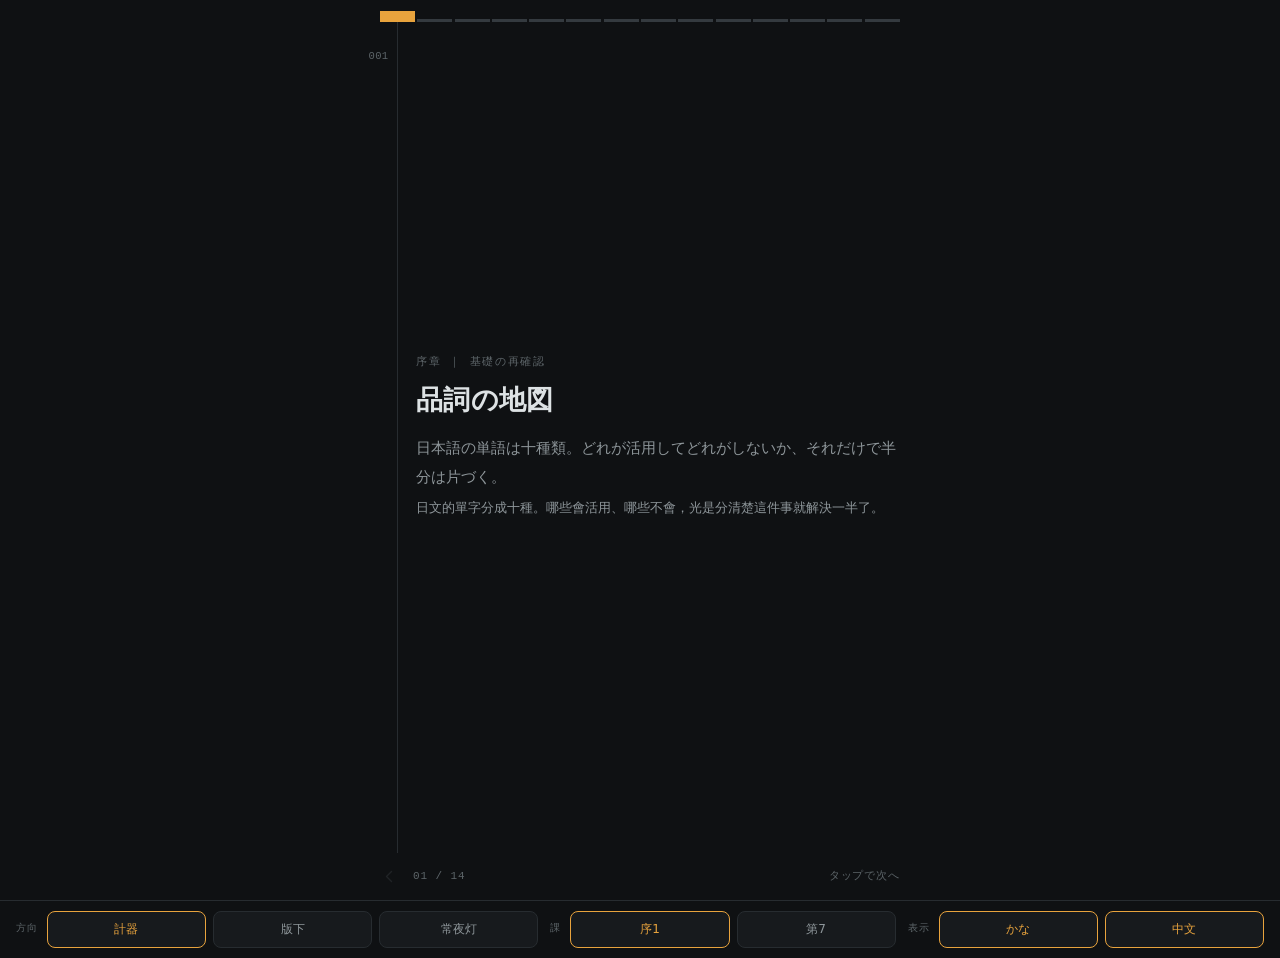
==== index.html @ c77ec1c5 "夜文法視覺原型：兩課內容、三個深色方向、言い換えカード" ====
<!DOCTYPE html>
<html lang="ja">
<head>
<meta charset="utf-8">
<meta name="viewport" content="width=device-width, initial-scale=1, viewport-fit=cover">
<meta name="apple-mobile-web-app-capable" content="yes">
<meta name="mobile-web-app-capable" content="yes">
<meta name="apple-mobile-web-app-status-bar-style" content="black-translucent">
<meta name="apple-mobile-web-app-title" content="夜文法">
<meta name="theme-color" content="#0F1113">
<title>夜文法 ｜ 視覺原型</title>
<style>
/* ── 三個深色方向 ───────────────────────────────── */
:root{
  --r-card:14px;
  --f-go:"Hiragino Sans","Hiragino Kaku Gothic ProN","Noto Sans JP","Yu Gothic",system-ui,sans-serif;
  --f-mi:"Hiragino Mincho ProN","Yu Mincho","Noto Serif JP",serif;
  --f-num:ui-monospace,"SF Mono",Menlo,monospace;
}
[data-dir="keiki"]{
  --bg:#0F1113; --bg2:#171A1D; --bg3:#1E2226;
  --tx:#DDE2E4; --tx2:#8E969A; --tx3:#5D6569;
  --sig:#E8A33D; --sig-dim:#7A5A26;
  --rule:#272C30; --rule2:#343A3F;
  --ok:#7FB2A0; --ng:#D2705F;
}
[data-dir="hanshita"]{
  --bg:#14161F; --bg2:#1C1F2B; --bg3:#242835;
  --tx:#E4E0D8; --tx2:#948FA3; --tx3:#615D70;
  --sig:#E2564C; --sig-dim:#75302E;
  --rule:#2A2E3C; --rule2:#373C4D;
  --ok:#8FA9C4; --ng:#E2564C;
}
[data-dir="joyato"]{
  --bg:#191512; --bg2:#221D18; --bg3:#2A241E;
  --tx:#E8DDCD; --tx2:#A3947F; --tx3:#6E6355;
  --sig:#7FA88B; --sig-dim:#3E5546;
  --rule:#2E271F; --rule2:#3C3428;
  --ok:#7FA88B; --ng:#C98A6A;
}

*{box-sizing:border-box;margin:0;padding:0}
html{-webkit-text-size-adjust:100%}
body{
  font-family:var(--f-go);
  background:var(--bg); color:var(--tx);
  min-height:100dvh;
  overscroll-behavior:none;
  -webkit-tap-highlight-color:transparent;
  touch-action:manipulation;
  transition:background .4s ease, color .4s ease;
  line-height:1.75;
}
::selection{background:var(--sig-dim);color:var(--tx)}
:focus-visible{outline:2px solid var(--sig);outline-offset:3px}
::-webkit-scrollbar{width:6px;height:6px}
::-webkit-scrollbar-thumb{background:var(--rule2);border-radius:3px}
::-webkit-scrollbar-track{background:transparent}

.wrap{
  min-height:100dvh; display:flex; flex-direction:column;
  padding-top:env(safe-area-inset-top);
  padding-bottom:env(safe-area-inset-bottom);
  max-width:var(--fw,560px); margin:0 auto;
  position:relative;
}

/* ── 刻度レール ─────────────────────────────────── */
.rail{
  display:flex; align-items:flex-end; gap:2px; height:22px;
  padding:10px 20px 0 20px; flex-shrink:0;
}
.rail i{
  flex:1; height:11px; background:var(--rule2); border-radius:0;
  transform:scaleY(.273); transform-origin:bottom;
  transition:transform .25s ease, background .25s ease;
}
.rail i.done{background:var(--sig-dim)}
.rail i.now{transform:scaleY(1);background:var(--sig)}

/* ── 版面 ───────────────────────────────────────── */
.stage{flex:1; display:flex; min-height:0}
.margin{
  width:38px; flex-shrink:0; padding-top:25px;
  display:flex; flex-direction:column; align-items:center; gap:9px;
  border-right:1px solid var(--rule);
}
.mk{font-family:var(--f-num); font-size:10.5px; letter-spacing:.03em; color:var(--sig)}
.mk.mute{color:var(--tx3)}
.mtick{width:10px;height:1px;background:var(--rule2)}
.mtick.on{background:var(--sig)}
.body{
  flex:1; min-width:0; padding:24px 20px 26px 18px; overflow-y:auto;
  display:flex; flex-direction:column;
}
.inner{width:100%}
.inner.mid{margin:auto 0}

/* ── 共通字體 ───────────────────────────────────── */
.lbl{font-size:11px;letter-spacing:.14em;color:var(--tx3);font-family:var(--f-num)}
.ja{font-family:var(--f-mi); font-size:19px; line-height:1.95; letter-spacing:.01em}
.ja.go{font-family:var(--f-go)}
.rd{font-size:12.5px;color:var(--tx3);line-height:1.7;margin-top:2px;font-family:var(--f-go)}
[data-rd="0"] .rd{display:none}
.zh{font-size:13.5px;color:var(--tx2);line-height:1.7;margin-top:4px}
.zhx{display:block;font-size:13px;color:var(--tx2);line-height:1.8;margin-top:5px}
.meta .zhx{font-size:12.5px;color:var(--tx3);margin-top:3px}
.vwhen .zhx{font-size:12px;color:var(--tx3);margin-top:2px}
[data-zh="0"] .zhx{display:none}
mark{background:none;color:var(--sig);font-weight:600}

/* ── 卡片區塊 ───────────────────────────────────── */
.h1{font-size:27px;line-height:1.4;font-weight:600;letter-spacing:.01em}
.h2{font-size:22px;line-height:1.5;font-weight:600;font-family:var(--f-mi)}
.intro{font-size:15px;color:var(--tx2);margin-top:14px;line-height:1.9;max-width:34em}
.meta{margin-top:18px;display:flex;flex-direction:column;gap:7px}
.meta div{display:flex;gap:10px;font-size:13px;align-items:baseline}
.meta b{font-weight:500;color:var(--tx3);flex-shrink:0;width:3.6em;font-size:11.5px;letter-spacing:.08em}
.meta span{color:var(--tx2);line-height:1.7}
.ex{margin-top:20px;display:flex;flex-direction:column;gap:16px}
.ex li{list-style:none;padding-left:13px;border-left:1px solid var(--rule2)}
ul.cons{margin-top:8px;display:flex;flex-direction:column;gap:11px}
ul.cons li{
  list-style:none;font-size:14px;color:var(--tx);line-height:1.8;
  padding-left:17px;position:relative;
}
ul.cons li::before{
  content:"";position:absolute;left:0;top:.72em;width:7px;height:1px;background:var(--sig);
}
.contrast{
  margin-top:20px;padding:14px 15px;background:var(--bg2);border-radius:var(--r-card);
  font-size:14px;line-height:1.85;color:var(--tx2);
}
.contrast em{font-style:normal;color:var(--tx);font-family:var(--f-mi)}

/* ── 單字 ───────────────────────────────────────── */
.word{display:flex;align-items:baseline;gap:12px;flex-wrap:wrap}
.word .w{font-family:var(--f-mi);font-size:34px;line-height:1.3;letter-spacing:.02em}
.pos{
  font-size:11px;letter-spacing:.1em;color:var(--sig);border:1px solid var(--sig-dim);
  padding:2px 7px;border-radius:3px;font-family:var(--f-go);white-space:nowrap;
}
.wr{font-size:14px;color:var(--tx3);margin-top:6px}
.wz{font-size:17px;color:var(--tx);margin-top:12px}
.note{margin-top:16px;font-size:13px;color:var(--tx2);line-height:1.8;padding-top:14px;border-top:1px solid var(--rule)}

/* ── 言い換え：刻度尺 ───────────────────────────── */
.scale{margin:22px 0 6px;position:relative;padding-bottom:26px}
.scale .bar{height:1px;background:var(--rule2);position:relative;margin:0 4px}
.scale .tick{
  position:absolute;top:-7px;width:1px;height:15px;background:var(--rule2);
  transform:translateX(-50%) scaleY(.6);transform-origin:bottom;
  transition:background .3s ease,transform .3s ease;
}
.scale .tick.on{background:var(--sig);transform:translateX(-50%) scaleY(1)}
.scale .cap{
  position:absolute;top:14px;font-size:10px;color:var(--tx3);
  transform:translateX(-50%);white-space:nowrap;font-family:var(--f-go);
  transition:color .3s ease;
}
.scale .cap.on{color:var(--sig)}
.intent{
  font-size:15px;color:var(--tx2);line-height:1.85;
  padding:14px 15px;background:var(--bg2);border-radius:var(--r-card);
}
.intent b{display:block;font-size:11px;letter-spacing:.14em;color:var(--tx3);
  font-family:var(--f-num);font-weight:400;margin-bottom:7px}
.ask{margin-top:22px;font-size:16px;color:var(--sig);line-height:1.8}
.hint{margin-top:9px;font-size:12.5px;color:var(--tx3)}
.vlist{margin-top:22px;display:flex;flex-direction:column;gap:19px}
.vitem{padding-left:14px;border-left:1px solid var(--rule2)}
.vitem.anchor{border-left-color:var(--sig)}
.vlist.slim{gap:13px}
.vlist.slim .ja{font-size:17px;line-height:1.75}
.vlvl{font-size:11px;letter-spacing:.1em;color:var(--sig);margin-bottom:5px;font-family:var(--f-go)}
.vwhen{font-size:12px;color:var(--tx3);margin-top:5px;line-height:1.7}
.lever{
  margin-top:24px;padding:16px 16px;background:var(--bg2);border-radius:var(--r-card);
}
.lever b{display:block;font-size:11px;letter-spacing:.14em;color:var(--sig);
  font-family:var(--f-num);font-weight:400;margin-bottom:9px}
.lever p{font-size:14px;line-height:1.95;color:var(--tx)}
.lever em{font-style:normal;color:var(--sig);font-weight:600}

/* ── 複習 ───────────────────────────────────────── */
.q{font-family:var(--f-mi);font-size:21px;line-height:1.9;margin-top:6px}
.opts{margin-top:26px;display:flex;flex-direction:column;gap:11px}
.opt{
  background:var(--bg2);border:1px solid var(--rule);color:var(--tx);
  font-family:var(--f-mi);font-size:18px;padding:15px 17px;border-radius:10px;
  text-align:left;cursor:pointer;width:100%;transition:border-color .2s ease,background .2s ease;
}
.opt:active{background:var(--bg3)}
.opt.ok{border-color:var(--ok);color:var(--ok)}
.opt.ng{border-color:var(--ng);color:var(--ng)}
.opt:disabled{cursor:default;opacity:1}
.why{margin-top:18px;font-size:14px;line-height:1.85;color:var(--tx2)}

/* ── 首頁與完了 ─────────────────────────────────── */
.center{flex:1;display:flex;flex-direction:column;justify-content:center;padding:0 26px}
.daynum{font-family:var(--f-num);font-size:12px;letter-spacing:.2em;color:var(--sig)}
.big{font-family:var(--f-mi);font-size:38px;line-height:1.35;margin-top:12px;letter-spacing:.02em}
.grp{font-size:13px;color:var(--tx3);margin-top:12px;letter-spacing:.06em}

/* ── 底部 ───────────────────────────────────────── */
.foot{
  flex-shrink:0;display:flex;align-items:center;gap:14px;
  padding:14px 20px calc(14px + env(safe-area-inset-bottom));
}
.back{
  background:none;border:none;padding:8px;margin:-8px;cursor:pointer;
  color:var(--tx3);display:flex;line-height:0;
}
.back:disabled{opacity:.22}
.count{font-family:var(--f-num);font-size:11px;color:var(--tx3);letter-spacing:.08em}
.spacer{flex:1}
.btn{
  background:var(--sig);color:var(--bg);border:none;font-family:var(--f-go);
  font-size:16px;font-weight:600;padding:15px 34px;border-radius:var(--r-card);
  cursor:pointer;letter-spacing:.04em;
}
.btn:active{filter:brightness(.9)}
.btn.ghost{background:none;color:var(--tx2);border:1px solid var(--rule2);font-weight:400}
.tapzone{position:absolute;inset:0;cursor:pointer;z-index:1}

/* ── 原型控制列（正式版不會有） ─────────────────── */
.proto{
  flex-shrink:0;border-top:1px solid var(--rule);background:var(--bg);
  padding:10px 16px calc(10px + env(safe-area-inset-bottom));
  display:flex;gap:7px;align-items:center;position:relative;z-index:3;
}
.proto span{font-size:9.5px;color:var(--tx3);letter-spacing:.1em;font-family:var(--f-num);margin-right:2px}
.proto button{
  flex:1;background:var(--bg2);border:1px solid var(--rule);color:var(--tx2);
  font-family:var(--f-go);font-size:12px;padding:9px 4px;border-radius:8px;cursor:pointer;
}
.proto button.on{border-color:var(--sig);color:var(--sig)}
.fade{animation:fi .26s cubic-bezier(.16,1,.3,1)}
@keyframes fi{from{opacity:0;transform:translateY(7px)}to{opacity:1;transform:none}}
@media (prefers-reduced-motion:reduce){.fade{animation:none}}
</style>
</head>
<body data-dir="keiki">
<!--
THESIS: 一課是一張印刷指定紙，語感是一支有刻度的量尺。拒絕語言 app 的兩個既定長相：
Duolingo 式的圓角遊戲化卡片，與 Anki 式的灰白極簡表單。
OWN-WORLD: 版下（印刷指定紙）× 夜間計器盤。左側留白欄放朱書き式的邊註，頂部是逐卡點亮的
刻度レール，言い換え用五段檢刻的量尺。明朝體承載日文內容，ゴシック承載介面，
字體本身就是語感軸線的一部分。三個夜間光線方向：計器、版下、常夜灯。
STORY: 他躺著看見今天要學什麼，一路點過去，在言い換えカード先自己想一遍再對答案，
最後知道語感差異是哪個槓桿造成的。
FIRST VIEWPORT: 課號在上方以等寬數字小字標示，單元名以明朝大字居中偏上，
主題群在其下，底部單一「はじめる」按鈕落在拇指自然位置。
FORM: 印刷指定紙與計器盤的融合，自七個候選中選出（抽籤腳本在 Windows 無輸出，已告知）。
FINISH: unreviewed and undocumented is unfinished; this build ends with the finish review, the verdict, and DESIGN.md
-->
<div class="wrap" id="app"></div>
<div class="proto">
  <span>方向</span>
  <button data-d="keiki">計器</button>
  <button data-d="hanshita">版下</button>
  <button data-d="joyato">常夜灯</button>
  <span style="margin-left:5px">課</span>
  <button data-day="1">序1</button>
  <button data-day="7">第7</button>
  <span style="margin-left:5px">表示</span>
  <button id="rdtog">かな</button>
  <button id="zhtog">中文</button>
</div>
<script>
/* ══ 內容：真實課程資料，依 CONTENT-SPEC.md 的結構 ══ */
const DATA = {
1:{
 day:1,part:0,group:"序章 ｜ 基礎の再確認",unit:"品詞の地図",
 intro:{ja:"日本語の単語は十種類。どれが活用してどれがしないか、それだけで半分は片づく。",
   zh:"日文的單字分成十種。哪些會活用、哪些不會，光是分清楚這件事就解決一半了。"},
 patterns:[
  {id:"1a",pattern:"自立語と付属語",
   conjugation:{ja:"単独で文節を作れるか",zh:"判準：能不能自己單獨構成文節"},
   meaning:{ja:"自立語はそれだけで意味が立つ語。付属語は自立語にくっついてしか存在できない語。",
     zh:"自立語自己就有意義。附屬語只能黏在自立語上，沒辦法單獨存在。"},
   register:{ja:"文法用語なので説明の場面だけ",zh:"文法術語，只在說明的時候用得到"},
   examples:[
    {ja:"私は本を読む。",rd:"わたしはほんをよむ。",zh:"自立語是「私、本、読む」，付属語是「は、を」。"},
    {ja:"きれいな花が咲いた。",rd:"きれいなはながさいた。",zh:"自立語是「きれいな、花、咲い」，付属語是「が、た」。"},
    {ja:"早く帰りたい。",rd:"はやくかえりたい。",zh:"自立語是「早く、帰り」，付属語是「たい」。"}],
   constraints:[
    {ja:"付属語は助詞と助動詞の二つだけ。この二つ以外は全部自立語。",
     zh:"附屬語只有助詞與助動詞這兩類，其餘全部都是自立語。"},
    {ja:"助詞は活用しない、助動詞は活用する。二つを分けるのはこれだけ。",
     zh:"助詞不活用，助動詞會活用。區分這兩者就只看這一點。"}],
   contrast:{ja:"「たい」は助動詞なので<em>たかった</em>と形が変わる。「は」は助詞なので何が起きても<em>は</em>のまま。ここが両者の境界線。",
     zh:"「たい」是助動詞，所以會變成「たかった」。「は」是助詞，不管怎樣都還是「は」。這就是兩者的分界線。"}},
  {id:"1b",pattern:"活用する語としない語",
   conjugation:{ja:"後ろの形が変わるか",zh:"判準：語尾會不會變形"},
   meaning:{ja:"十品詞のうち活用するのは動詞、イ形容詞、ナ形容詞、助動詞の四つだけ。",
     zh:"十個品詞裡會活用的只有四個：動詞、イ形容詞、ナ形容詞、助動詞。"},
   register:{ja:"全文体に共通する骨組み",zh:"所有文體共通的骨架"},
   examples:[
    {ja:"読む、読まない、読みます、読めば。",rd:"よむ、よまない、よみます、よめば。",zh:"動詞是活用的。"},
    {ja:"高い、高くない、高かった。",rd:"たかい、たかくない、たかかった。",zh:"イ形容詞是活用的。"},
    {ja:"静かだ、静かではない、静かだった。",rd:"しずかだ、しずかではない、しずかだった。",zh:"ナ形容詞是活用的。"},
    {ja:"ゆっくり。",rd:"ゆっくり。",zh:"副詞不論放到哪裡都是這個形，不活用。"}],
   constraints:[
    {ja:"活用する四つは述語になれる。活用しない語は単独で文を終われない。",
     zh:"會活用的那四類能當述語。不活用的詞沒辦法自己結束一個句子。"},
    {ja:"名詞は活用しないが、だ・です を付ければ述語になる。名詞が活用したのではなく、助動詞が付いただけ。",
     zh:"名詞不活用，但加上「だ・です」就能當述語。那是助動詞接上去，不是名詞自己在變。"}],
   contrast:{ja:"「静か」は名詞に見えるが<em>静かな部屋</em>と な で名詞にかかる。名詞なら<em>静かの部屋</em>になるはずで、そうならないからナ形容詞。",
     zh:"「静か」看起來像名詞，但它是用「な」去修飾名詞。如果真的是名詞，應該要能說「静かの部屋」，實際上不能，所以它是ナ形容詞。"}},
  {id:"1c",pattern:"十品詞の地図",
   conjugation:{ja:"自立語八つ＋付属語二つ",zh:"自立語八類＋附屬語兩類"},
   meaning:{ja:"活用する自立語が動詞・イ形容詞・ナ形容詞。活用しない自立語が名詞・副詞・連体詞・接続詞・感動詞。",
     zh:"會活用的自立語是動詞、イ形容詞、ナ形容詞。不活用的是名詞、副詞、連體詞、接續詞、感嘆詞。"},
   register:{ja:"全文体に共通",zh:"所有文體共通"},
   examples:[
    {ja:"今日は休みだ。",rd:"きょうはやすみだ。",zh:"「今日」是名詞不是副詞，因為它當得了主語。"},
    {ja:"この、その、大きな、いわゆる。",rd:"この、その、おおきな、いわゆる。",zh:"連体詞只能修飾名詞，而且不活用。"},
    {ja:"しかし、したがって、ちなみに。",rd:"しかし、したがって、ちなみに。",zh:"接続詞連接句與句，第 151 課會整組處理。"}],
   constraints:[
    {ja:"副詞は動詞と形容詞にかかる。連体詞は名詞にしかかからない。かかる先で見分ける。",
     zh:"副詞修飾動詞與形容詞，連體詞只修飾名詞。看它修飾誰就能分辨。"},
    {ja:"感動詞（ああ、はい、もしもし）は、活用しないのに単独で文になれる唯一の品詞。",
     zh:"感嘆詞（ああ、はい、もしもし）是唯一不活用、卻能自己成句的品詞。"}],
   contrast:{ja:"「大きな」と「大きい」は意味がほぼ同じでも品詞が違う。<em>大きな</em>は連体詞なので活用せず名詞にしかかからない。<em>箱が大きな</em>とは言えないが<em>箱が大きい</em>とは言える。",
     zh:"「大きな」與「大きい」意思幾乎一樣，品詞卻不同。「大きな」是連體詞，不活用，而且只能修飾名詞。所以能說「箱が大きい」，不能說「箱が大きな」。"}}],
 vocab:[
  {w:"転入届",r:"てんにゅうとどけ",pos:"名",zh:"遷入申報",
   ex:{ja:"引っ越したら十四日以内に転入届を出す。",zh:"搬家後十四天內要辦遷入申報。"},
   note:{ja:"出さないと国民健康保険の切り替えも止まる。",zh:"沒辦的話，國民健保的轉換也會跟著卡住。"}},
  {w:"窓口",r:"まどぐち",pos:"名",zh:"櫃檯、對外窗口",
   ex:{ja:"詳しいことは担当の窓口で聞いてください。",zh:"詳細情形請到負責的櫃檯詢問。"},
   note:{ja:"抽象的な「対外的な担当者」の意味でも使う。",zh:"也可以指抽象的「對外窗口、負責接洽的人」。"}},
  {w:"控え",r:"ひかえ",pos:"名",zh:"存根、副本",
   ex:{ja:"提出したら控えを必ずもらっておく。",zh:"送件後一定要拿到存根。"},
   note:{ja:"動詞「控える」から生まれた名詞。品詞が動いた例。",zh:"由動詞「控える」變出來的名詞，是品詞轉換的例子。"}},
  {w:"記入する",r:"きにゅうする",pos:"動Ⅲ",zh:"填寫",
   ex:{ja:"太枠の中だけ記入してください。",zh:"只要填寫粗框裡面就好。"},
   note:{ja:"和語の「書く」より事務的。書式のある紙に使う。",zh:"比和語的「書く」更事務性，用在有格式的表單上。"}},
  {w:"あらかじめ",r:"あらかじめ",pos:"副",zh:"事先、預先",
   ex:{ja:"あらかじめ電話で確認したほうが早い。",zh:"事先打電話確認比較快。"},
   note:{ja:"活用しないので副詞。「前もって」より少し改まる。",zh:"不活用所以是副詞。比「前もって」再正式一點。"}}],
 paraphrase:{
  intent:"要跟對方說，文件請事先填好再帶過來。",
  axis:"硬さ",
  variants:[
   {level:"くだけた",go:true,ja:"用紙、先に書いといて。",rd:"ようし、さきにかいといて。",zh:"表格先寫一寫喔。",
    when:{ja:"同僚や家族に、立ち話で",zh:"對同事或家人，站著隨口說"}},
   {level:"丁寧",go:true,ja:"用紙はあらかじめ記入しておいてください。",rd:"ようしはあらかじめきにゅうしておいてください。",zh:"表格請事先填好。",
    when:{ja:"社内の標準。誰に言っても事故にならない",zh:"公司內的標準說法，對誰講都不會出事"}},
   {level:"改まった",go:false,ja:"用紙にはあらかじめご記入の上、窓口までお持ちください。",rd:"ようしにはあらかじめごきにゅうのうえ、まどぐちまでおもちください。",zh:"請事先於表格上填寫完畢後，攜至櫃檯。",
    when:{ja:"来客向けの案内文、掲示物",zh:"給訪客看的說明文、公告"}}],
  lever:{ja:"動いたのは三つ。まず<em>語種</em>で、書く（和語）を記入する（漢語サ変）に替えた。次に<em>接続と文末</em>で、といて（縮約）を しておいて にし、さらに ご記入の上 という書面専用の接続にした。最後に<em>待遇表現</em>で、ご記入・お持ちください と相手側の動作を高めた。「〜の上」を口頭で使うと硬すぎて役所の人みたいになるので、そこが 丁寧 と 改まった の境目。",
   zh:"動了三個槓桿。第一是<em>語種</em>，把「書く」（和語）換成「記入する」（漢語サ変）。第二是<em>接續與文末</em>，「といて」這個縮約先還原成「しておいて」，再換成書面專用的「ご記入の上」。第三是<em>待遇表現</em>，用「ご記入」「お持ちください」把對方的動作抬高。「〜の上」講出口會硬得像公家機關在唸稿，那裡就是丁寧與改まった的分界。"}},
 review:[]
},
7:{
 day:7,part:1,group:"第一部 ｜ 助詞",unit:"は と が（一）",
 intro:{ja:"同じ名詞でも、聞き手がそれを知っているかどうかで助詞が変わる。ここが崩れると文章全体が読みにくくなる。",
   zh:"同一個名詞，會因為聽的人知不知道它而換助詞。這裡一亂，整篇文章就變得難讀。"},
 patterns:[
  {id:"7a",pattern:"〜が",
   conjugation:{ja:"名詞＋が"},
   meaning:{ja:"聞き手がまだ知らないものを、話の場に出す。目の前の出来事をそのまま述べるときも が。",
     zh:"把聽的人還不知道的東西端上檯面。直接描述眼前發生的事，也是用 が。"},
   register:{ja:"全文体。話し言葉でも書き言葉でも同じ働き",zh:"所有文體。口語與書面的作用相同"},
   examples:[
    {ja:"あ、エレベーターが来た。",rd:"あ、エレベーターがきた。",zh:"啊，電梯來了。"},
    {ja:"昔々、あるところにおじいさんが住んでいました。",rd:"むかしむかし、あるところにおじいさんがすんでいました。",zh:"很久很久以前，某個地方住著一位老爺爺。"},
    {ja:"どなたが窓口の担当ですか。",rd:"どなたがまどぐちのたんとうですか。",zh:"哪一位是櫃檯的負責人？"}],
   constraints:[
    {ja:"疑問詞が主語のときは必ず が。「誰は来ましたか」は成立しない。",
     zh:"疑問詞當主語的時候一定用 が。「誰は来ましたか」不成立。"},
    {ja:"目の前の現象をそのまま報告する文は が。「雨は降ってきた」にすると、雨について何か言う文に変わってしまう。",
     zh:"直接報告眼前現象的句子用 が。改成「雨は降ってきた」，就變成在談論「雨」這個主題了。"}],
   contrast:{ja:"は に替えると、その名詞がすでに話に出ている前提になる。初めて出す名詞に は を付けると、聞き手は<em>その話は知らないのだが</em>という気持ちになる。",
     zh:"換成 は，就等於預設那個名詞已經在對話裡出現過。對第一次提到的名詞用 は，聽的人心裡會浮現「你講的那個我並不知道啊」。"}},
  {id:"7b",pattern:"〜は",
   conjugation:{ja:"名詞＋は"},
   meaning:{ja:"すでに場に出ているものを主題として取り上げ、それについて述べる。",
     zh:"把已經在檯面上的東西提出來當主題，然後談論它。"},
   register:{ja:"全文体",zh:"所有文體"},
   examples:[
    {ja:"おじいさんは山へ柴刈りに行きました。",rd:"おじいさんはやまへしばかりにいきました。",zh:"老爺爺上山砍柴去了。"},
    {ja:"その書類は窓口で受け取れます。",rd:"そのしょるいはまどぐちでうけとれます。",zh:"那份文件可以在櫃檯領取。"},
    {ja:"田中さんはまだ来ていません。",rd:"たなかさんはまだきていません。",zh:"田中先生還沒到。"}],
   constraints:[
    {ja:"話し手と聞き手の両方が「それ」と特定できるものにしか付かない。",
     zh:"只能接在說話者與聽者雙方都能指認出「就是那個」的東西後面。"},
    {ja:"疑問詞そのものには付かない。「何は」「誰は」は不可。",
     zh:"不能直接接在疑問詞後面，「何は」「誰は」都不行。"}],
   contrast:{ja:"が が場に出す助詞なら、は は場に出たものを受け取る助詞。<em>出す</em>と<em>受ける</em>で役割が分かれていると考えると、次の初出再出の原則がそのまま導ける。",
     zh:"如果說 が 是把東西端上檯面的助詞，は 就是接住檯面上那個東西的助詞。用「端出」與「接住」來理解，下一個初次登場與再次登場的原則就能自然推出來。"}},
  {id:"7c",pattern:"初出と再出",
   conjugation:{ja:"一つの談話の中での流れ",zh:"同一段談話裡的流動"},
   meaning:{ja:"名詞は が で登場し、は で受け継がれる。物語も報告書も同じ。",
     zh:"名詞用 が 登場，用 は 接續下去。故事跟報告書都一樣。"},
   register:{ja:"全文体。特に書き言葉で崩れると読みにくくなる",zh:"所有文體。書面語裡一亂會特別難讀"},
   examples:[
    {ja:"駅前に新しいカフェができた。そのカフェは夜十一時までやっている。",rd:"えきまえにあたらしいカフェができた。そのカフェはよるじゅういちじまでやっている。",zh:"車站前開了一家新咖啡店。那家店營業到晚上十一點。"},
    {ja:"会議で一つ問題が出ました。その問題については明日話しましょう。",rd:"かいぎでひとつもんだいがでました。そのもんだいについてはあしたはなしましょう。",zh:"會議上出現了一個問題。那個問題明天再談吧。"},
    {ja:"担当者から連絡がありました。連絡の内容は添付のとおりです。",rd:"たんとうしゃかられんらくがありました。れんらくのないようはてんぷのとおりです。",zh:"負責人來聯絡了。聯絡內容如附件所示。"}],
   constraints:[
    {ja:"一度 は で受けた名詞をまた が で出すと、別のものを指すか、対比の意味が生じる。",
     zh:"已經用 は 接過的名詞又用 が 端出來，不是在指另一個東西，就是產生了對比的意思。"},
    {ja:"この原則が働かないのが、対比の は と排他の が。それは次の課で扱う。",
     zh:"這個原則不適用的場合是對比的 は 與排他的 が，下一課處理。"}],
   contrast:{ja:"逆に言えば、文章が読みにくいときは この 出す と 受ける の順序が壊れていることが多い。<em>が</em>ばかり続く文章は情報が場に積み上がらず、<em>は</em>から始まる文章は聞き手を置き去りにする。",
     zh:"反過來說，文章讀起來卡的時候，多半是「端出」與「接住」的順序壞掉了。整篇都用 が，資訊堆不起來；劈頭就用 は，會把讀的人丟在後面。"}}],
 vocab:[
  {w:"圏外",r:"けんがい",pos:"名",zh:"收不到訊號",
   ex:{ja:"この辺りはトンネルを抜けるまで圏外だ。",zh:"這一帶到出隧道為止都收不到訊號。"},
   note:{ja:"比喩で「対象外」の意味にも使う。",zh:"也能比喻成「不在範圍內、被排除在外」。"}},
  {w:"再起動",r:"さいきどう",pos:"名・動Ⅲ",zh:"重新開機",
   ex:{ja:"更新のあと一度再起動が必要です。",zh:"更新後需要重新開機一次。"},
   note:{ja:"和語なら「立ち上げ直す」。漢語のほうが硬い。",zh:"和語會說「立ち上げ直す」，漢語這個比較硬。"}},
  {w:"途切れる",r:"とぎれる",pos:"動Ⅱ",zh:"中斷",
   ex:{ja:"電波が途切れて話が聞こえなくなった。",zh:"訊號中斷，聽不到對方說話了。"},
   note:{ja:"自動詞。他動詞は「途切れさせる」ではなく「切る」を使う。",zh:"自動詞。要講他動的時候不用「途切れさせる」，直接用「切る」。"}},
  {w:"立ち上がる",r:"たちあがる",pos:"動Ⅰ",zh:"（程式）啟動",
   ex:{ja:"アプリが立ち上がるまで少し待つ。",zh:"等程式啟動一下。"},
   note:{ja:"人が立つ意味と同じ語。機械にも使うのは和語の柔らかさ。",zh:"跟人站起來是同一個字。能用在機器上，是和語柔軟的地方。"}},
  {w:"頻繁",r:"ひんぱん",pos:"ナ形",zh:"頻繁",
   ex:{ja:"頻繁に落ちるなら設定を見直したほうがいい。",zh:"如果常常當掉，最好檢查一下設定。"},
   note:{ja:"ナ形容詞。副詞にするときは 頻繁に。口語なら しょっちゅう。",zh:"ナ形容詞。當副詞用要說「頻繁に」。口語會說「しょっちゅう」。"}}],
 paraphrase:{
  intent:"要說明，網路常常斷線。",
  axis:"硬さ",
  variants:[
   {level:"くだけた",go:true,ja:"ネット、しょっちゅう切れるんだよね。",rd:"ネット、しょっちゅうきれるんだよね。",zh:"網路常常斷掉耶。",
    when:{ja:"友達や同期に、愚痴まじりで",zh:"對朋友或同期，帶點抱怨"}},
   {level:"丁寧",go:true,ja:"ネットが頻繁に途切れるんです。",rd:"ネットがひんぱんにとぎれるんです。",zh:"網路很常斷線。",
    when:{ja:"同僚や窓口に相談するとき",zh:"跟同事或櫃檯反映的時候"}},
   {level:"改まった",go:false,ja:"通信が頻繁に途切れる状況が続いております。",rd:"つうしんがひんぱんにとぎれるじょうきょうがつづいております。",zh:"通訊頻繁中斷的情形持續發生中。",
    when:{ja:"障害報告、取引先への連絡",zh:"故障報告、通知客戶"}}],
  lever:{ja:"動いたのは四つ。<em>語種</em>で しょっちゅう（和語）を 頻繁に（漢語）に、ネット（外来語の略）を 通信（漢語）に替えた。<em>縮約と省略</em>で、助詞を落とした ネット、 を ネットが と戻した。<em>人称の消去</em>が一番効いていて、切れる という出来事を 途切れる状況が続く と名詞化すると、困っている人の顔が消えて事実報告になる。最後に<em>接続と文末</em>で んだ（説明の口語）を外し ております（謙譲語Ⅱ）にした。ここで が が働いているのも見どころで、通信 は初出なので は ではなく が。",
   zh:"動了四個槓桿。<em>語種</em>上，「しょっちゅう」（和語）換成「頻繁に」（漢語），「ネット」（外來語略稱）換成「通信」（漢語）。<em>縮約與省略</em>上，把省掉的助詞補回來，「ネット、」變成「ネットが」。最有效的是<em>人稱的消去</em>：把「切れる」這個事件名詞化成「途切れる状況が続く」，困擾的人就從畫面上消失了，變成純粹的事實陳述。最後是<em>接續與文末</em>，拿掉口語說明語氣的「んだ」，換成謙讓語Ⅱ的「ております」。這裡也看得到 が 在工作：「通信」是初次登場，所以用 が 不用 は。"}},
 review:[
  {q:"「明日はちょっと＿＿。」（誘いを断るとき）",options:["難しいかな","不可能です"],answer:0,fromDay:6,
   why:{ja:"ぼかしは断定を避けて角を立てないための技術。不可能です は事実として強すぎて、断りではなく拒絶になる。",
     zh:"模糊表達是為了避開斷定、不把話說僵。「不可能です」作為事實太強，那不是婉拒是拒絕。"}},
  {q:"「ビール＿＿ください。」",options:["二杯","二個"],answer:0,fromDay:3,
   why:{ja:"液体を容器で数えるときは 杯。個 は形のあるものを漠然と数えるときで、瓶なら 二本 になる。",
     zh:"液體用容器來數的時候用「杯」。「個」是概略地數有形狀的東西，如果是瓶裝就會說「二本」。"}},
  {q:"「大きな」の品詞は？",options:["連体詞","イ形容詞"],answer:0,fromDay:1,
   why:{ja:"大きな は活用しない。大きい・大きくない と変化できるのがイ形容詞で、大きな にはその形がない。",
     zh:"「大きな」不活用。能變成「大きい・大きくない」的才是イ形容詞，「大きな」沒有那些形。"}}]
}};

const LEVELS=["くだけた","普通","丁寧","改まった","格式"];
const DIRS=["keiki","hanshita","joyato"];
const app=document.getElementById("app");
let day=1,idx=0,stage=0,answered={};

/* 卡片序列 */
function cards(d){
  const c=[{t:"topic"}];
  d.patterns.forEach((p,i)=>{c.push({t:"pattern",i});c.push({t:"cons",i})});
  d.vocab.forEach((v,i)=>c.push({t:"vocab",i}));
  c.push({t:"para"});
  d.review.forEach((r,i)=>c.push({t:"review",i}));
  c.push({t:"done"});
  return c;
}
const esc=s=>s.replace(/[&<]/g,m=>({"&":"&amp;","<":"&lt;"}[m]));
const ARROW='<svg width="19" height="19" viewBox="0 0 19 19" fill="none" stroke="currentColor" stroke-width="1.4" stroke-linecap="round" stroke-linejoin="round"><path d="M11.5 4.5 6.5 9.5l5 5"/></svg>';
const SCALEMARK='<svg width="15" height="11" viewBox="0 0 15 11" fill="none" stroke="currentColor" stroke-width="1" stroke-linecap="round" style="color:var(--sig)"><path d="M.5 8h14M3 8V4M7.5 8V2.5M12 8V5"/></svg>';
const REVMARK='<svg width="13" height="10" viewBox="0 0 13 10" fill="none" stroke="currentColor" stroke-width="1" stroke-linecap="round" stroke-linejoin="round" style="color:var(--tx3)"><path d="M12.5 1v2.5a2 2 0 0 1-2 2H1.5M4 3 1.5 5.5 4 8"/></svg>';
const dayMark=n=>`<div class="mk mute">${String(n).padStart(3,"0")}</div>`;
/* 雙語欄位：字串視為只有日文，物件則日文在上中文在下 */
const bi=o=>typeof o==="string"?o:o.ja+(o.zh?`<span class="zhx">${o.zh}</span>`:"");

function railHTML(n,cur){
  let s='<div class="rail">';
  for(let i=0;i<n;i++)s+=`<i class="${i<cur?"done":i===cur?"now":""}"></i>`;
  return s+"</div>";
}
function exHTML(list,mincho){
  return '<ul class="ex">'+list.map(e=>
    `<li><div class="ja${mincho?"":" go"}">${esc(e.ja)}</div>`+
    `<div class="rd">${esc(e.rd)}</div><div class="zh">${esc(e.zh)}</div></li>`).join("")+"</ul>";
}

function render(){
  const d=DATA[day],seq=cards(d),c=seq[idx];
  let margin="",body="",foot="",tap=true;

  if(c.t==="topic"){
    margin=dayMark(d.day);
    body=`<div class="lbl">${esc(d.group)}</div>
      <h1 class="h1" style="margin-top:10px;font-family:var(--f-mi)">${esc(d.unit)}</h1>
      <p class="intro">${bi(d.intro)}</p>`;
  }
  else if(c.t==="pattern"){
    const p=d.patterns[c.i];
    margin=dayMark(d.day)+`<div class="mk">${p.id}</div><div class="mtick on"></div>`;
    body=`<div class="h2">${esc(p.pattern)}</div>
      <div class="meta">
        <div><b>接続</b><span>${bi(p.conjugation)}</span></div>
        <div><b>意味</b><span>${bi(p.meaning)}</span></div>
        <div><b>文体</b><span>${bi(p.register)}</span></div>
      </div>${exHTML(p.examples,true)}`;
  }
  else if(c.t==="cons"){
    const p=d.patterns[c.i];
    margin=dayMark(d.day)+`<div class="mk">${p.id}</div><div class="mtick"></div><div class="mtick on"></div>`;
    body=`<div class="lbl">使用制限</div>
      <div class="h2" style="margin-top:8px;font-size:19px">${esc(p.pattern)}</div>
      <ul class="cons">${p.constraints.map(x=>`<li>${bi(x)}</li>`).join("")}</ul>
      <div class="contrast">${bi(p.contrast)}</div>`;
  }
  else if(c.t==="vocab"){
    const v=d.vocab[c.i];
    margin=dayMark(d.day)+`<div class="mk">${String(c.i+1).padStart(2,"0")}<span style="color:var(--tx3)">/${d.vocab.length}</span></div>`;
    body=`<div class="word"><div class="w">${esc(v.w)}</div><div class="pos">${esc(v.pos)}</div></div>
      <div class="wr">${esc(v.r)}</div>
      <div class="wz">${esc(v.zh)}</div>
      <ul class="ex" style="margin-top:24px"><li><div class="ja">${esc(v.ex.ja)}</div>
      <div class="zh">${esc(v.ex.zh)}</div></li></ul>
      <div class="note">${bi(v.note)}</div>`;
  }
  else if(c.t==="para"){
    const p=d.paraphrase;
    margin=dayMark(d.day)+SCALEMARK;
    const pos=l=>LEVELS.indexOf(l), used=p.variants.map(v=>pos(v.level));
    let sc='<div class="scale"><div class="bar">';
    LEVELS.forEach((l,i)=>{
      const x=(i/(LEVELS.length-1))*100;
      const on=stage>=1&&used.includes(i);
      sc+=`<div class="tick${on?" on":""}" style="left:${x}%"></div>`;
      sc+=`<div class="cap${on?" on":""}" style="left:${x}%">${l}</div>`;
    });
    sc+="</div></div>";
    const anchor=p.variants.find(v=>v.level==="丁寧")||p.variants[1];
    body=`<div class="lbl">言い換え ｜ ${esc(p.axis)}の軸</div>${sc}
      <div class="intent"><b>伝えたい内容</b>${esc(p.intent)}</div>`;
    if(stage===0){
      body+=`<div class="vlist"><div class="vitem anchor">
        <div class="vlvl">いま言えるところ</div>
        <div class="ja go">${esc(anchor.ja)}</div><div class="rd">${esc(anchor.rd)}</div></div></div>
        <div class="ask">${p.axis==="硬さ"?"もっとくだけては？　もっと改まっては？":"もっとぼかすには？　もっと精密にするには？"}</div>
        <div class="hint">口に出さなくていい。心の中で一度言ってから進む。</div>`;
    }else if(stage===1){
      body+='<div class="vlist">'+p.variants.map(v=>
        `<div class="vitem"><div class="vlvl">${esc(v.level)}</div>
        <div class="ja${v.go?" go":""}">${esc(v.ja)}</div>
        <div class="rd">${esc(v.rd)}</div><div class="zh">${esc(v.zh)}</div>
        <div class="vwhen">${bi(v.when)}</div></div>`).join("")+"</div>";
    }else{
      body+='<div class="vlist slim">'+p.variants.map(v=>
        `<div class="vitem"><div class="vlvl">${esc(v.level)}</div>
        <div class="ja${v.go?" go":""}">${esc(v.ja)}</div></div>`).join("")+"</div>"+
        `<div class="lever"><b>何が効いたか　この差はどこから来たか</b><p>${bi(p.lever)}</p></div>`;
    }
  }
  else if(c.t==="review"){
    const r=d.review[c.i],key=day+"-"+c.i,a=answered[key];
    margin=dayMark(d.day)+REVMARK+`<div class="mk mute">${String(r.fromDay).padStart(3,"0")}</div>`;
    body=`<div class="lbl">かるい復習 ${c.i+1} / ${d.review.length}</div>
      <div class="q">${esc(r.q)}</div><div class="opts">`+
      r.options.map((o,i)=>{
        let cl="opt";
        if(a!==undefined)cl+= i===r.answer?" ok":(i===a?" ng":"");
        return `<button class="${cl}" data-opt="${i}" ${a!==undefined?"disabled":""}>${esc(o)}</button>`;
      }).join("")+"</div>";
    if(a!==undefined)body+=`<div class="why">${bi(r.why)}</div>`;
    tap = a!==undefined;
  }
  else if(c.t==="done"){
    margin=dayMark(d.day);
    body=`<div class="daynum">第 ${String(d.day).padStart(3,"0")} 課　完了</div>
      <div class="big" style="font-size:29px">${esc(d.unit)}</div>
      <div style="margin-top:30px;display:flex;flex-direction:column;gap:13px">
      ${d.patterns.map(p=>`<div style="display:flex;gap:14px;align-items:baseline">
        <span class="lbl" style="width:2.2em;flex-shrink:0">${p.id}</span>
        <span style="font-family:var(--f-mi);font-size:17px">${esc(p.pattern)}</span></div>`).join("")}
      </div>
      <div class="grp" style="margin-top:32px">明日：第 ${d.day+1} 課</div>`;
    tap=false;
    foot=`<button class="btn ghost" id="again">もう一度</button><div class="spacer"></div>
          <button class="btn" id="home">おわり</button>`;
  }

  const total=seq.length;
  if(!foot)foot=`<button class="back" id="back" ${idx===0?"disabled":""}>${ARROW}</button>
    <div class="count">${String(idx+1).padStart(2,"0")} / ${String(total).padStart(2,"0")}</div>
    <div class="spacer"></div>
    <div class="count" style="color:var(--tx3)">${c.t==="para"&&stage<2?"タップで続き":"タップで次へ"}</div>`;

  app.innerHTML=railHTML(total,idx)+
    `<div class="stage"><div class="margin">${margin}</div>
     <div class="body"><div class="inner fade${c.t==="topic"||c.t==="done"?" mid":""}">${body}</div></div></div>
     <div class="foot">${foot}</div>`+
    (tap?'<div class="tapzone" id="tz"></div>':"");

  const tz=document.getElementById("tz");
  if(tz)tz.onclick=()=>{ if(Date.now()-swipedAt>400)next(); };
  const b=document.getElementById("back");
  if(b)b.onclick=e=>{e.stopPropagation();prev()};
  app.querySelectorAll("[data-opt]").forEach(el=>el.onclick=e=>{
    e.stopPropagation();
    answered[day+"-"+cards(DATA[day])[idx].i]=+el.dataset.opt;render();
  });
  const ag=document.getElementById("again");
  if(ag)ag.onclick=()=>{idx=0;stage=0;answered={};render()};
  const hm=document.getElementById("home");
  if(hm)hm.onclick=()=>{idx=0;stage=0;answered={};render()};
}
function next(){
  const seq=cards(DATA[day]),c=seq[idx];
  if(c.t==="para"&&stage<2){stage++;render();return}
  if(idx<seq.length-1){idx++;stage=0;render()}
}
function prev(){
  const c=cards(DATA[day])[idx];
  if(c.t==="para"&&stage>0){stage--;render();return}
  if(idx>0){idx--;stage=cards(DATA[day])[idx].t==="para"?2:0;render()}
}
document.addEventListener("keydown",e=>{
  if(e.key==="ArrowRight"||e.key===" ")next();
  if(e.key==="ArrowLeft")prev();
});
/* 左右滑動。垂直捲動優先，斜著滑不算 */
let sx=0,sy=0,swipedAt=0;
app.addEventListener("touchstart",e=>{
  const t=e.changedTouches[0];sx=t.clientX;sy=t.clientY;
},{passive:true});
app.addEventListener("touchend",e=>{
  const t=e.changedTouches[0],dx=t.clientX-sx,dy=t.clientY-sy;
  if(Math.abs(dx)>55&&Math.abs(dx)>Math.abs(dy)*1.6){
    swipedAt=Date.now();
    if(dx<0)next(); else prev();
  }
},{passive:true});
document.querySelectorAll("[data-d]").forEach(b=>b.onclick=()=>{
  document.body.dataset.dir=b.dataset.d;
  document.querySelectorAll("[data-d]").forEach(x=>x.classList.toggle("on",x===b));
});
const rdBtn=document.getElementById("rdtog"),zhBtn=document.getElementById("zhtog");
rdBtn.onclick=()=>{
  const on=document.body.dataset.rd!=="0";
  document.body.dataset.rd=on?"0":"1";
  rdBtn.classList.toggle("on",!on);
};
zhBtn.onclick=()=>{
  const on=document.body.dataset.zh!=="0";
  document.body.dataset.zh=on?"0":"1";
  zhBtn.classList.toggle("on",!on);
};
document.querySelectorAll("[data-day]").forEach(b=>b.onclick=()=>{
  day=+b.dataset.day;idx=0;stage=0;answered={};
  document.querySelectorAll("[data-day]").forEach(x=>x.classList.toggle("on",x===b));
  render();
});
/* 網址參數：?dir=keiki|hanshita|joyato &day=1|7 &i=卡片序號 &s=言い換え段階 */
const qs=new URLSearchParams(location.search);
const qd=qs.get("dir"); if(qd&&DIRS.includes(qd))document.body.dataset.dir=qd;
const qw=+qs.get("w"); if(qw>=280&&qw<=560)document.documentElement.style.setProperty("--fw",qw+"px");
const qy=+qs.get("day"); if(DATA[qy])day=qy;
const qi=+qs.get("i"); if(qi>=0&&qi<cards(DATA[day]).length)idx=qi;
const q3=+qs.get("s"); if(q3>=0&&q3<=2)stage=q3;
document.body.dataset.rd=qs.get("rd")==="0"?"0":"1";
document.body.dataset.zh=qs.get("zh")==="0"?"0":"1";
if(document.body.dataset.rd==="1")document.getElementById("rdtog").classList.add("on");
if(document.body.dataset.zh==="1")document.getElementById("zhtog").classList.add("on");
if(qs.get("ans")==="1")DATA[day].review.forEach((r,i)=>answered[day+"-"+i]=r.answer);
document.querySelector(`[data-d="${document.body.dataset.dir}"]`).classList.add("on");
document.querySelector(`[data-day="${day}"]`).classList.add("on");
render();
if(qs.get("dbg")==="1"){
  const w=document.querySelector(".wrap"),b=document.querySelector(".body"),
        st=document.querySelector(".stage"),pr=document.querySelector(".proto");
  const d=document.createElement("div");
  d.style.cssText="position:fixed;top:0;left:0;z-index:99;background:#000;color:#0f0;font:11px monospace;padding:4px;line-height:1.5;white-space:pre";
  d.textContent=[
   "innerW "+innerWidth+"  docClientW "+document.documentElement.clientWidth,
   "html.sW "+document.documentElement.scrollWidth+"  body.sW "+document.body.scrollWidth,
   "wrap "+w.offsetWidth+"  stage "+st.offsetWidth+"  body "+b.offsetWidth,
   "proto "+pr.offsetWidth+"  proto.sW "+pr.scrollWidth
  ].join("\n");
  document.body.appendChild(d);
}
</script>
</body>
</html>
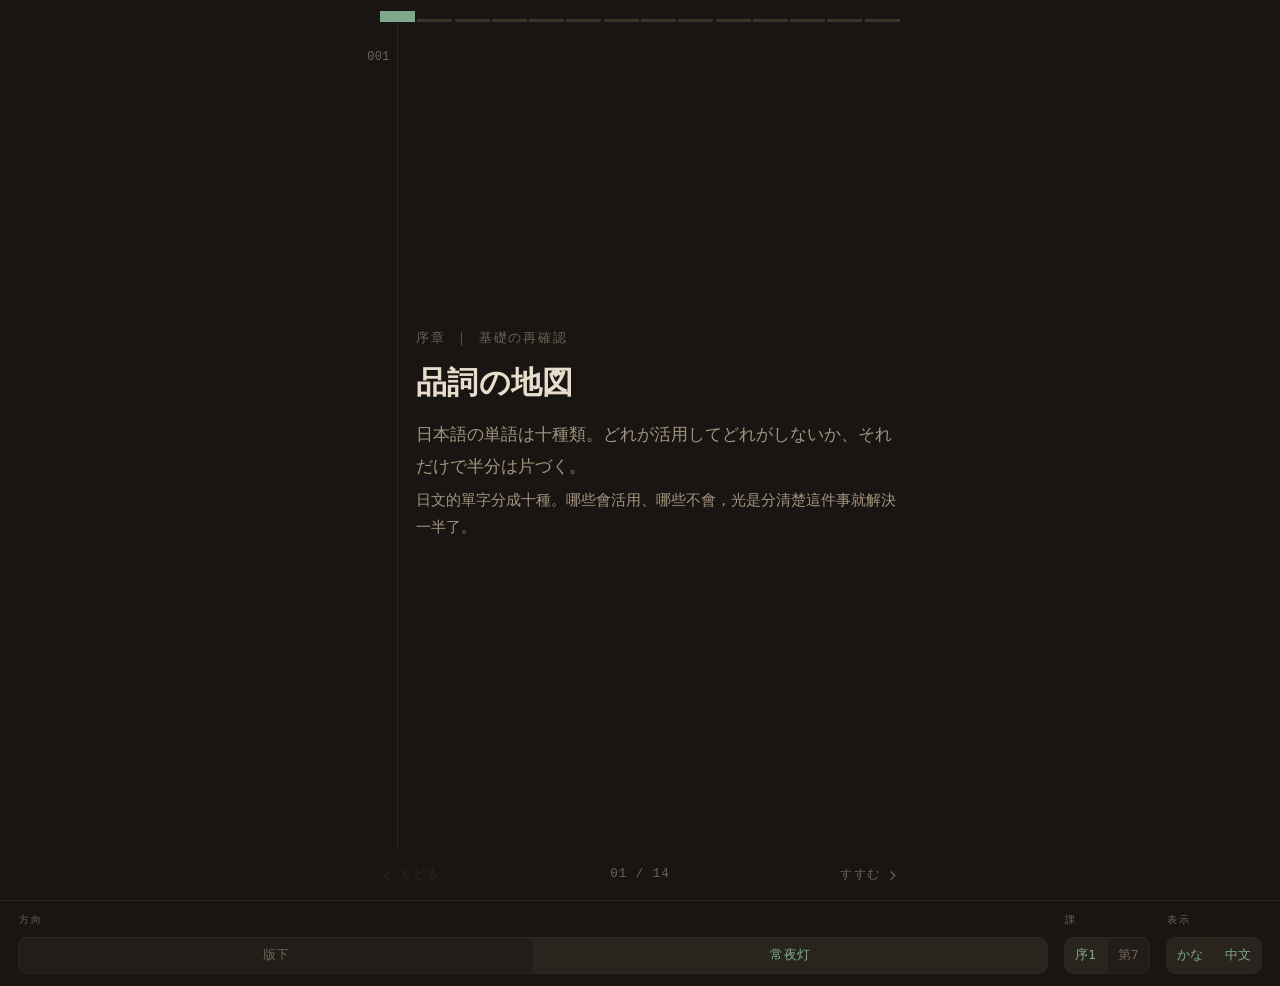
==== commit 89e04ed0: "刪除計器方向、字級放大一級半、翻頁改成左右半屏 依使用者 2026-08-06 的回饋：  - 刪掉計器方向，只留版下與常夜灯，預設常夜灯。 - 字級整體 ×1.15，.ja 行距同步由 1.95 收" ====
--- a/index.html
+++ b/index.html
@@ -7,7 +7,7 @@
 <meta name="mobile-web-app-capable" content="yes">
 <meta name="apple-mobile-web-app-status-bar-style" content="black-translucent">
 <meta name="apple-mobile-web-app-title" content="夜文法">
-<meta name="theme-color" content="#0F1113">
+<meta name="theme-color" content="#191512">
 <title>夜文法 ｜ 視覺原型</title>
 <style>
 /* ── 三個深色方向 ───────────────────────────────── */
@@ -16,13 +16,6 @@
   --f-go:"Hiragino Sans","Hiragino Kaku Gothic ProN","Noto Sans JP","Yu Gothic",system-ui,sans-serif;
   --f-mi:"Hiragino Mincho ProN","Yu Mincho","Noto Serif JP",serif;
   --f-num:ui-monospace,"SF Mono",Menlo,monospace;
-}
-[data-dir="keiki"]{
-  --bg:#0F1113; --bg2:#171A1D; --bg3:#1E2226;
-  --tx:#DDE2E4; --tx2:#8E969A; --tx3:#5D6569;
-  --sig:#E8A33D; --sig-dim:#7A5A26;
-  --rule:#272C30; --rule2:#343A3F;
-  --ok:#7FB2A0; --ng:#D2705F;
 }
 [data-dir="hanshita"]{
   --bg:#14161F; --bg2:#1C1F2B; --bg3:#242835;
@@ -85,7 +78,7 @@
   display:flex; flex-direction:column; align-items:center; gap:9px;
   border-right:1px solid var(--rule);
 }
-.mk{font-family:var(--f-num); font-size:10.5px; letter-spacing:.03em; color:var(--sig)}
+.mk{font-family:var(--f-num); font-size:12px; letter-spacing:.03em; color:var(--sig)}
 .mk.mute{color:var(--tx3)}
 .mtick{width:10px;height:1px;background:var(--rule2)}
 .mtick.on{background:var(--sig)}
@@ -97,31 +90,31 @@
 .inner.mid{margin:auto 0}
 
 /* ── 共通字體 ───────────────────────────────────── */
-.lbl{font-size:11px;letter-spacing:.14em;color:var(--tx3);font-family:var(--f-num)}
-.ja{font-family:var(--f-mi); font-size:19px; line-height:1.95; letter-spacing:.01em}
+.lbl{font-size:12.5px;letter-spacing:.14em;color:var(--tx3);font-family:var(--f-num)}
+.ja{font-family:var(--f-mi); font-size:22px; line-height:1.85; letter-spacing:.01em}
 .ja.go{font-family:var(--f-go)}
-.rd{font-size:12.5px;color:var(--tx3);line-height:1.7;margin-top:2px;font-family:var(--f-go)}
+.rd{font-size:14.5px;color:var(--tx3);line-height:1.7;margin-top:2px;font-family:var(--f-go)}
 [data-rd="0"] .rd{display:none}
-.zh{font-size:13.5px;color:var(--tx2);line-height:1.7;margin-top:4px}
-.zhx{display:block;font-size:13px;color:var(--tx2);line-height:1.8;margin-top:5px}
-.meta .zhx{font-size:12.5px;color:var(--tx3);margin-top:3px}
-.vwhen .zhx{font-size:12px;color:var(--tx3);margin-top:2px}
+.zh{font-size:15.5px;color:var(--tx2);line-height:1.7;margin-top:4px}
+.zhx{display:block;font-size:15px;color:var(--tx2);line-height:1.8;margin-top:5px}
+.meta .zhx{font-size:14.5px;color:var(--tx3);margin-top:3px}
+.vwhen .zhx{font-size:14px;color:var(--tx3);margin-top:2px}
 [data-zh="0"] .zhx{display:none}
 mark{background:none;color:var(--sig);font-weight:600}
 
 /* ── 卡片區塊 ───────────────────────────────────── */
-.h1{font-size:27px;line-height:1.4;font-weight:600;letter-spacing:.01em}
-.h2{font-size:22px;line-height:1.5;font-weight:600;font-family:var(--f-mi)}
-.intro{font-size:15px;color:var(--tx2);margin-top:14px;line-height:1.9;max-width:34em}
+.h1{font-size:31px;line-height:1.4;font-weight:600;letter-spacing:.01em}
+.h2{font-size:25.5px;line-height:1.5;font-weight:600;font-family:var(--f-mi)}
+.intro{font-size:17px;color:var(--tx2);margin-top:14px;line-height:1.9;max-width:34em}
 .meta{margin-top:18px;display:flex;flex-direction:column;gap:7px}
-.meta div{display:flex;gap:10px;font-size:13px;align-items:baseline}
-.meta b{font-weight:500;color:var(--tx3);flex-shrink:0;width:3.6em;font-size:11.5px;letter-spacing:.08em}
+.meta div{display:flex;gap:10px;font-size:15px;align-items:baseline}
+.meta b{font-weight:500;color:var(--tx3);flex-shrink:0;width:3.6em;font-size:13px;letter-spacing:.08em}
 .meta span{color:var(--tx2);line-height:1.7}
 .ex{margin-top:20px;display:flex;flex-direction:column;gap:16px}
 .ex li{list-style:none;padding-left:13px;border-left:1px solid var(--rule2)}
 ul.cons{margin-top:8px;display:flex;flex-direction:column;gap:11px}
 ul.cons li{
-  list-style:none;font-size:14px;color:var(--tx);line-height:1.8;
+  list-style:none;font-size:16px;color:var(--tx);line-height:1.8;
   padding-left:17px;position:relative;
 }
 ul.cons li::before{
@@ -129,20 +122,20 @@
 }
 .contrast{
   margin-top:20px;padding:14px 15px;background:var(--bg2);border-radius:var(--r-card);
-  font-size:14px;line-height:1.85;color:var(--tx2);
+  font-size:16px;line-height:1.85;color:var(--tx2);
 }
 .contrast em{font-style:normal;color:var(--tx);font-family:var(--f-mi)}
 
 /* ── 單字 ───────────────────────────────────────── */
 .word{display:flex;align-items:baseline;gap:12px;flex-wrap:wrap}
-.word .w{font-family:var(--f-mi);font-size:34px;line-height:1.3;letter-spacing:.02em}
+.word .w{font-family:var(--f-mi);font-size:39px;line-height:1.3;letter-spacing:.02em}
 .pos{
-  font-size:11px;letter-spacing:.1em;color:var(--sig);border:1px solid var(--sig-dim);
+  font-size:12.5px;letter-spacing:.1em;color:var(--sig);border:1px solid var(--sig-dim);
   padding:2px 7px;border-radius:3px;font-family:var(--f-go);white-space:nowrap;
 }
-.wr{font-size:14px;color:var(--tx3);margin-top:6px}
-.wz{font-size:17px;color:var(--tx);margin-top:12px}
-.note{margin-top:16px;font-size:13px;color:var(--tx2);line-height:1.8;padding-top:14px;border-top:1px solid var(--rule)}
+.wr{font-size:16px;color:var(--tx3);margin-top:6px}
+.wz{font-size:19.5px;color:var(--tx);margin-top:12px}
+.note{margin-top:16px;font-size:15px;color:var(--tx2);line-height:1.8;padding-top:14px;border-top:1px solid var(--rule)}
 
 /* ── 言い換え：刻度尺 ───────────────────────────── */
 .scale{margin:22px 0 6px;position:relative;padding-bottom:26px}
@@ -154,93 +147,111 @@
 }
 .scale .tick.on{background:var(--sig);transform:translateX(-50%) scaleY(1)}
 .scale .cap{
-  position:absolute;top:14px;font-size:10px;color:var(--tx3);
+  position:absolute;top:14px;font-size:11.5px;color:var(--tx3);
   transform:translateX(-50%);white-space:nowrap;font-family:var(--f-go);
   transition:color .3s ease;
 }
 .scale .cap.on{color:var(--sig)}
 .intent{
-  font-size:15px;color:var(--tx2);line-height:1.85;
+  font-size:17px;color:var(--tx2);line-height:1.85;
   padding:14px 15px;background:var(--bg2);border-radius:var(--r-card);
 }
-.intent b{display:block;font-size:11px;letter-spacing:.14em;color:var(--tx3);
+.intent b{display:block;font-size:12.5px;letter-spacing:.14em;color:var(--tx3);
   font-family:var(--f-num);font-weight:400;margin-bottom:7px}
-.ask{margin-top:22px;font-size:16px;color:var(--sig);line-height:1.8}
-.hint{margin-top:9px;font-size:12.5px;color:var(--tx3)}
+.ask{margin-top:22px;font-size:18.5px;color:var(--sig);line-height:1.8}
+.hint{margin-top:9px;font-size:14.5px;color:var(--tx3)}
 .vlist{margin-top:22px;display:flex;flex-direction:column;gap:19px}
 .vitem{padding-left:14px;border-left:1px solid var(--rule2)}
 .vitem.anchor{border-left-color:var(--sig)}
 .vlist.slim{gap:13px}
-.vlist.slim .ja{font-size:17px;line-height:1.75}
-.vlvl{font-size:11px;letter-spacing:.1em;color:var(--sig);margin-bottom:5px;font-family:var(--f-go)}
-.vwhen{font-size:12px;color:var(--tx3);margin-top:5px;line-height:1.7}
+.vlist.slim .ja{font-size:19.5px;line-height:1.75}
+.vlvl{font-size:12.5px;letter-spacing:.1em;color:var(--sig);margin-bottom:5px;font-family:var(--f-go)}
+.vwhen{font-size:14px;color:var(--tx3);margin-top:5px;line-height:1.7}
 .lever{
   margin-top:24px;padding:16px 16px;background:var(--bg2);border-radius:var(--r-card);
 }
-.lever b{display:block;font-size:11px;letter-spacing:.14em;color:var(--sig);
+.lever b{display:block;font-size:12.5px;letter-spacing:.14em;color:var(--sig);
   font-family:var(--f-num);font-weight:400;margin-bottom:9px}
-.lever p{font-size:14px;line-height:1.95;color:var(--tx)}
+.lever p{font-size:16px;line-height:1.95;color:var(--tx)}
 .lever em{font-style:normal;color:var(--sig);font-weight:600}
 
 /* ── 複習 ───────────────────────────────────────── */
-.q{font-family:var(--f-mi);font-size:21px;line-height:1.9;margin-top:6px}
+.q{font-family:var(--f-mi);font-size:24px;line-height:1.9;margin-top:6px}
 .opts{margin-top:26px;display:flex;flex-direction:column;gap:11px}
 .opt{
   background:var(--bg2);border:1px solid var(--rule);color:var(--tx);
-  font-family:var(--f-mi);font-size:18px;padding:15px 17px;border-radius:10px;
+  font-family:var(--f-mi);font-size:20.5px;padding:15px 17px;border-radius:10px;
   text-align:left;cursor:pointer;width:100%;transition:border-color .2s ease,background .2s ease;
 }
+.opt{position:relative;z-index:2}
 .opt:active{background:var(--bg3)}
 .opt.ok{border-color:var(--ok);color:var(--ok)}
 .opt.ng{border-color:var(--ng);color:var(--ng)}
 .opt:disabled{cursor:default;opacity:1}
-.why{margin-top:18px;font-size:14px;line-height:1.85;color:var(--tx2)}
+.why{margin-top:18px;font-size:16px;line-height:1.85;color:var(--tx2)}
 
 /* ── 首頁與完了 ─────────────────────────────────── */
 .center{flex:1;display:flex;flex-direction:column;justify-content:center;padding:0 26px}
-.daynum{font-family:var(--f-num);font-size:12px;letter-spacing:.2em;color:var(--sig)}
-.big{font-family:var(--f-mi);font-size:38px;line-height:1.35;margin-top:12px;letter-spacing:.02em}
-.grp{font-size:13px;color:var(--tx3);margin-top:12px;letter-spacing:.06em}
+.daynum{font-family:var(--f-num);font-size:14px;letter-spacing:.2em;color:var(--sig)}
+.big{font-family:var(--f-mi);font-size:43.5px;line-height:1.35;margin-top:12px;letter-spacing:.02em}
+.grp{font-size:15px;color:var(--tx3);margin-top:12px;letter-spacing:.06em}
 
 /* ── 底部 ───────────────────────────────────────── */
 .foot{
   flex-shrink:0;display:flex;align-items:center;gap:14px;
   padding:14px 20px calc(14px + env(safe-area-inset-bottom));
 }
-.back{
-  background:none;border:none;padding:8px;margin:-8px;cursor:pointer;
-  color:var(--tx3);display:flex;line-height:0;
-}
-.back:disabled{opacity:.22}
-.count{font-family:var(--f-num);font-size:11px;color:var(--tx3);letter-spacing:.08em}
+.navhint{
+  display:flex;align-items:center;gap:5px;line-height:0;
+  font-family:var(--f-num);font-size:12px;color:var(--tx3);letter-spacing:.1em;
+}
+.navhint span{line-height:1}
+.navhint.off{opacity:.22}
+.count{font-family:var(--f-num);font-size:12.5px;color:var(--tx3);letter-spacing:.08em}
 .spacer{flex:1}
 .btn{
   background:var(--sig);color:var(--bg);border:none;font-family:var(--f-go);
-  font-size:16px;font-weight:600;padding:15px 34px;border-radius:var(--r-card);
+  font-size:18.5px;font-weight:600;padding:15px 34px;border-radius:var(--r-card);
   cursor:pointer;letter-spacing:.04em;
 }
 .btn:active{filter:brightness(.9)}
 .btn.ghost{background:none;color:var(--tx2);border:1px solid var(--rule2);font-weight:400}
-.tapzone{position:absolute;inset:0;cursor:pointer;z-index:1}
+
+/* ── 左右分頁的點擊區。右半前進，左半後退 ───────── */
+.tapzone{position:absolute;top:0;bottom:0;width:50%;cursor:pointer;z-index:1}
+.tapzone.tprev{left:0}
+.tapzone.tnext{right:0}
 
 /* ── 原型控制列（正式版不會有） ─────────────────── */
 .proto{
   flex-shrink:0;border-top:1px solid var(--rule);background:var(--bg);
-  padding:10px 16px calc(10px + env(safe-area-inset-bottom));
-  display:flex;gap:7px;align-items:center;position:relative;z-index:3;
-}
-.proto span{font-size:9.5px;color:var(--tx3);letter-spacing:.1em;font-family:var(--f-num);margin-right:2px}
-.proto button{
-  flex:1;background:var(--bg2);border:1px solid var(--rule);color:var(--tx2);
-  font-family:var(--f-go);font-size:12px;padding:9px 4px;border-radius:8px;cursor:pointer;
-}
-.proto button.on{border-color:var(--sig);color:var(--sig)}
+  padding:12px 18px calc(12px + env(safe-area-inset-bottom));
+  display:flex;gap:16px;align-items:flex-end;position:relative;z-index:3;
+}
+.pgrp{display:flex;flex-direction:column;gap:7px;min-width:0}
+.pgrp.wide{flex:1}
+.pgrp>span{
+  font-size:9.5px;color:var(--tx3);letter-spacing:.16em;
+  font-family:var(--f-num);padding-left:1px;
+}
+.seg{
+  display:flex;background:var(--bg2);border:1px solid var(--rule);
+  border-radius:9px;overflow:hidden;
+}
+.seg button{
+  flex:1;min-width:0;background:none;border:none;border-left:1px solid var(--rule);
+  color:var(--tx3);font-family:var(--f-go);font-size:12.5px;letter-spacing:.02em;
+  padding:9px 10px;cursor:pointer;white-space:nowrap;
+  transition:color .2s ease,background .2s ease;
+}
+.seg button:first-child{border-left:none}
+.seg button.on{background:var(--bg3);color:var(--sig)}
 .fade{animation:fi .26s cubic-bezier(.16,1,.3,1)}
 @keyframes fi{from{opacity:0;transform:translateY(7px)}to{opacity:1;transform:none}}
 @media (prefers-reduced-motion:reduce){.fade{animation:none}}
 </style>
 </head>
-<body data-dir="keiki">
+<body data-dir="joyato">
 <!--
 THESIS: 一課是一張印刷指定紙，語感是一支有刻度的量尺。拒絕語言 app 的兩個既定長相：
 Duolingo 式的圓角遊戲化卡片，與 Anki 式的灰白極簡表單。
@@ -256,16 +267,18 @@
 -->
 <div class="wrap" id="app"></div>
 <div class="proto">
-  <span>方向</span>
-  <button data-d="keiki">計器</button>
-  <button data-d="hanshita">版下</button>
-  <button data-d="joyato">常夜灯</button>
-  <span style="margin-left:5px">課</span>
-  <button data-day="1">序1</button>
-  <button data-day="7">第7</button>
-  <span style="margin-left:5px">表示</span>
-  <button id="rdtog">かな</button>
-  <button id="zhtog">中文</button>
+  <div class="pgrp wide"><span>方向</span><div class="seg">
+    <button data-d="hanshita">版下</button>
+    <button data-d="joyato">常夜灯</button>
+  </div></div>
+  <div class="pgrp"><span>課</span><div class="seg">
+    <button data-day="1">序1</button>
+    <button data-day="7">第7</button>
+  </div></div>
+  <div class="pgrp"><span>表示</span><div class="seg">
+    <button id="rdtog">かな</button>
+    <button id="zhtog">中文</button>
+  </div></div>
 </div>
 <script>
 /* ══ 內容：真實課程資料，依 CONTENT-SPEC.md 的結構 ══ */
@@ -448,7 +461,7 @@
 }};
 
 const LEVELS=["くだけた","普通","丁寧","改まった","格式"];
-const DIRS=["keiki","hanshita","joyato"];
+const DIRS=["hanshita","joyato"];
 const app=document.getElementById("app");
 let day=1,idx=0,stage=0,answered={};
 
@@ -463,7 +476,8 @@
   return c;
 }
 const esc=s=>s.replace(/[&<]/g,m=>({"&":"&amp;","<":"&lt;"}[m]));
-const ARROW='<svg width="19" height="19" viewBox="0 0 19 19" fill="none" stroke="currentColor" stroke-width="1.4" stroke-linecap="round" stroke-linejoin="round"><path d="M11.5 4.5 6.5 9.5l5 5"/></svg>';
+const ARROW_L='<svg width="15" height="15" viewBox="0 0 19 19" fill="none" stroke="currentColor" stroke-width="1.4" stroke-linecap="round" stroke-linejoin="round"><path d="M11.5 4.5 6.5 9.5l5 5"/></svg>';
+const ARROW_R='<svg width="15" height="15" viewBox="0 0 19 19" fill="none" stroke="currentColor" stroke-width="1.4" stroke-linecap="round" stroke-linejoin="round"><path d="M7.5 4.5 12.5 9.5l-5 5"/></svg>';
 const SCALEMARK='<svg width="15" height="11" viewBox="0 0 15 11" fill="none" stroke="currentColor" stroke-width="1" stroke-linecap="round" style="color:var(--sig)"><path d="M.5 8h14M3 8V4M7.5 8V2.5M12 8V5"/></svg>';
 const REVMARK='<svg width="13" height="10" viewBox="0 0 13 10" fill="none" stroke="currentColor" stroke-width="1" stroke-linecap="round" stroke-linejoin="round" style="color:var(--tx3)"><path d="M12.5 1v2.5a2 2 0 0 1-2 2H1.5M4 3 1.5 5.5 4 8"/></svg>';
 const dayMark=n=>`<div class="mk mute">${String(n).padStart(3,"0")}</div>`;
@@ -505,7 +519,7 @@
     const p=d.patterns[c.i];
     margin=dayMark(d.day)+`<div class="mk">${p.id}</div><div class="mtick"></div><div class="mtick on"></div>`;
     body=`<div class="lbl">使用制限</div>
-      <div class="h2" style="margin-top:8px;font-size:19px">${esc(p.pattern)}</div>
+      <div class="h2" style="margin-top:8px;font-size:22px">${esc(p.pattern)}</div>
       <ul class="cons">${p.constraints.map(x=>`<li>${bi(x)}</li>`).join("")}</ul>
       <div class="contrast">${bi(p.contrast)}</div>`;
   }
@@ -569,11 +583,11 @@
   else if(c.t==="done"){
     margin=dayMark(d.day);
     body=`<div class="daynum">第 ${String(d.day).padStart(3,"0")} 課　完了</div>
-      <div class="big" style="font-size:29px">${esc(d.unit)}</div>
+      <div class="big" style="font-size:33.5px">${esc(d.unit)}</div>
       <div style="margin-top:30px;display:flex;flex-direction:column;gap:13px">
       ${d.patterns.map(p=>`<div style="display:flex;gap:14px;align-items:baseline">
         <span class="lbl" style="width:2.2em;flex-shrink:0">${p.id}</span>
-        <span style="font-family:var(--f-mi);font-size:17px">${esc(p.pattern)}</span></div>`).join("")}
+        <span style="font-family:var(--f-mi);font-size:19.5px">${esc(p.pattern)}</span></div>`).join("")}
       </div>
       <div class="grp" style="margin-top:32px">明日：第 ${d.day+1} 課</div>`;
     tap=false;
@@ -582,21 +596,22 @@
   }
 
   const total=seq.length;
-  if(!foot)foot=`<button class="back" id="back" ${idx===0?"disabled":""}>${ARROW}</button>
+  const canBack=idx>0||(c.t==="para"&&stage>0);
+  if(!foot)foot=`<div class="navhint${canBack?"":" off"}">${ARROW_L}<span>もどる</span></div>
+    <div class="spacer"></div>
     <div class="count">${String(idx+1).padStart(2,"0")} / ${String(total).padStart(2,"0")}</div>
     <div class="spacer"></div>
-    <div class="count" style="color:var(--tx3)">${c.t==="para"&&stage<2?"タップで続き":"タップで次へ"}</div>`;
+    <div class="navhint"><span>${c.t==="para"&&stage<2?"つづき":"すすむ"}</span>${ARROW_R}</div>`;
 
   app.innerHTML=railHTML(total,idx)+
     `<div class="stage"><div class="margin">${margin}</div>
      <div class="body"><div class="inner fade${c.t==="topic"||c.t==="done"?" mid":""}">${body}</div></div></div>
      <div class="foot">${foot}</div>`+
-    (tap?'<div class="tapzone" id="tz"></div>':"");
-
-  const tz=document.getElementById("tz");
-  if(tz)tz.onclick=()=>{ if(Date.now()-swipedAt>400)next(); };
-  const b=document.getElementById("back");
-  if(b)b.onclick=e=>{e.stopPropagation();prev()};
+    (tap?'<div class="tapzone tprev" id="tzp"></div><div class="tapzone tnext" id="tzn"></div>':"");
+
+  const tzp=document.getElementById("tzp"),tzn=document.getElementById("tzn");
+  if(tzp)tzp.onclick=()=>{ if(Date.now()-swipedAt>400)prev(); };
+  if(tzn)tzn.onclick=()=>{ if(Date.now()-swipedAt>400)next(); };
   app.querySelectorAll("[data-opt]").forEach(el=>el.onclick=e=>{
     e.stopPropagation();
     answered[day+"-"+cards(DATA[day])[idx].i]=+el.dataset.opt;render();
@@ -652,7 +667,7 @@
   document.querySelectorAll("[data-day]").forEach(x=>x.classList.toggle("on",x===b));
   render();
 });
-/* 網址參數：?dir=keiki|hanshita|joyato &day=1|7 &i=卡片序號 &s=言い換え段階 */
+/* 網址參數：?dir=hanshita|joyato &day=1|7 &i=卡片序號 &s=言い換え段階 */
 const qs=new URLSearchParams(location.search);
 const qd=qs.get("dir"); if(qd&&DIRS.includes(qd))document.body.dataset.dir=qd;
 const qw=+qs.get("w"); if(qw>=280&&qw<=560)document.documentElement.style.setProperty("--fw",qw+"px");
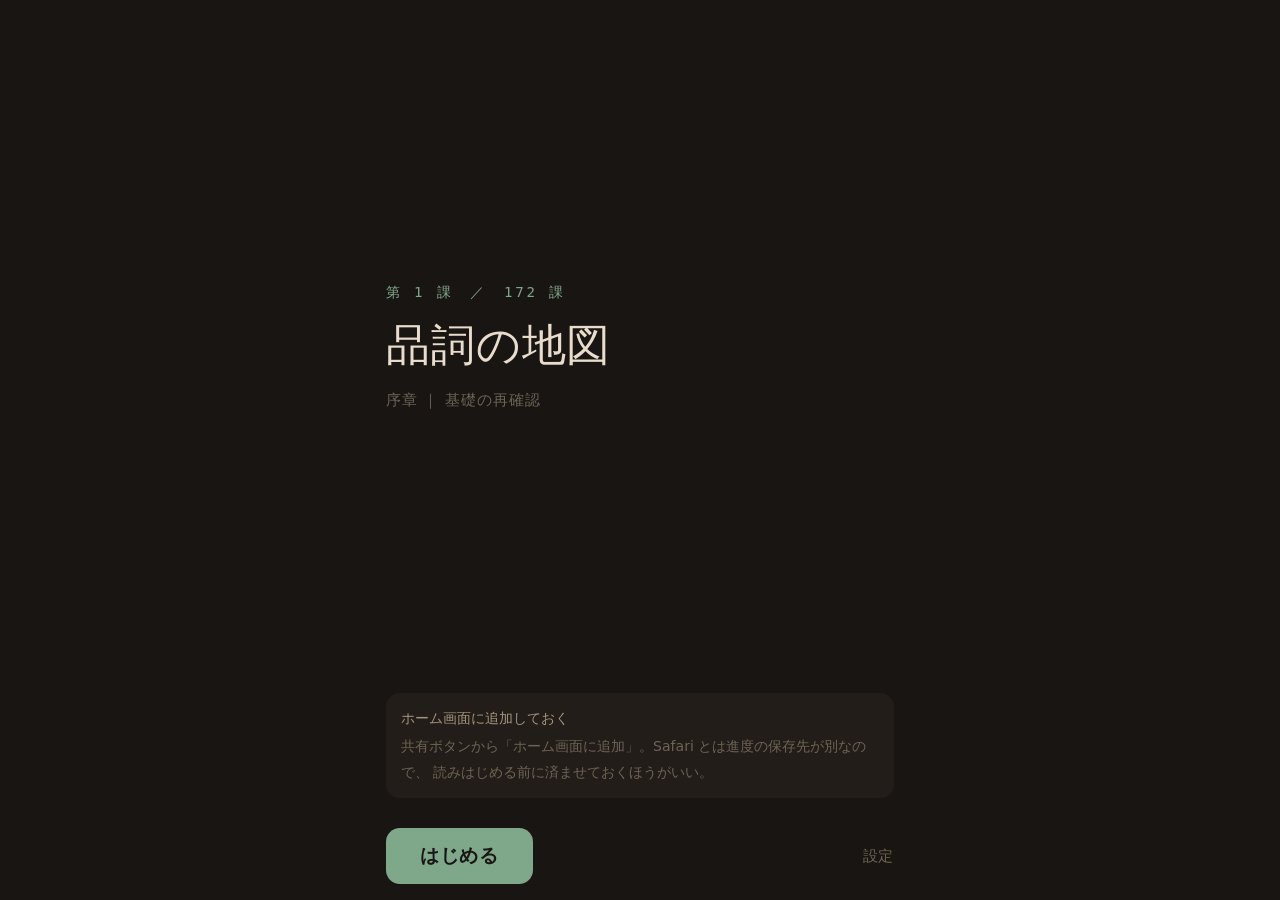
==== commit b6f2ed74: "拆成正式 app：首頁、卡片流、設定、localStorage、PWA 離線 原型的單一 HTML 拆成 index.html / app.css / app.js / sw.js / manifes" ====
--- a/index.html
+++ b/index.html
@@ -1,700 +1,22 @@
 <!DOCTYPE html>
-<html lang="ja">
+<html lang="ja" data-dir="joyato" data-fs="normal" data-rd="1" data-zh="1">
 <head>
 <meta charset="utf-8">
 <meta name="viewport" content="width=device-width, initial-scale=1, viewport-fit=cover">
+<meta name="description" content="夜文法。毎晩ひとつ、文法と言い換えを。">
 <meta name="apple-mobile-web-app-capable" content="yes">
 <meta name="mobile-web-app-capable" content="yes">
 <meta name="apple-mobile-web-app-status-bar-style" content="black-translucent">
 <meta name="apple-mobile-web-app-title" content="夜文法">
 <meta name="theme-color" content="#191512">
-<title>夜文法 ｜ 視覺原型</title>
-<style>
-/* ── 三個深色方向 ───────────────────────────────── */
-:root{
-  --r-card:14px;
-  --f-go:"Hiragino Sans","Hiragino Kaku Gothic ProN","Noto Sans JP","Yu Gothic",system-ui,sans-serif;
-  --f-mi:"Hiragino Mincho ProN","Yu Mincho","Noto Serif JP",serif;
-  --f-num:ui-monospace,"SF Mono",Menlo,monospace;
-}
-[data-dir="hanshita"]{
-  --bg:#14161F; --bg2:#1C1F2B; --bg3:#242835;
-  --tx:#E4E0D8; --tx2:#948FA3; --tx3:#615D70;
-  --sig:#E2564C; --sig-dim:#75302E;
-  --rule:#2A2E3C; --rule2:#373C4D;
-  --ok:#8FA9C4; --ng:#E2564C;
-}
-[data-dir="joyato"]{
-  --bg:#191512; --bg2:#221D18; --bg3:#2A241E;
-  --tx:#E8DDCD; --tx2:#A3947F; --tx3:#6E6355;
-  --sig:#7FA88B; --sig-dim:#3E5546;
-  --rule:#2E271F; --rule2:#3C3428;
-  --ok:#7FA88B; --ng:#C98A6A;
-}
-
-*{box-sizing:border-box;margin:0;padding:0}
-html{-webkit-text-size-adjust:100%}
-body{
-  font-family:var(--f-go);
-  background:var(--bg); color:var(--tx);
-  min-height:100dvh;
-  overscroll-behavior:none;
-  -webkit-tap-highlight-color:transparent;
-  touch-action:manipulation;
-  transition:background .4s ease, color .4s ease;
-  line-height:1.75;
-}
-::selection{background:var(--sig-dim);color:var(--tx)}
-:focus-visible{outline:2px solid var(--sig);outline-offset:3px}
-::-webkit-scrollbar{width:6px;height:6px}
-::-webkit-scrollbar-thumb{background:var(--rule2);border-radius:3px}
-::-webkit-scrollbar-track{background:transparent}
-
-.wrap{
-  min-height:100dvh; display:flex; flex-direction:column;
-  padding-top:env(safe-area-inset-top);
-  padding-bottom:env(safe-area-inset-bottom);
-  max-width:var(--fw,560px); margin:0 auto;
-  position:relative;
-}
-
-/* ── 刻度レール ─────────────────────────────────── */
-.rail{
-  display:flex; align-items:flex-end; gap:2px; height:22px;
-  padding:10px 20px 0 20px; flex-shrink:0;
-}
-.rail i{
-  flex:1; height:11px; background:var(--rule2); border-radius:0;
-  transform:scaleY(.273); transform-origin:bottom;
-  transition:transform .25s ease, background .25s ease;
-}
-.rail i.done{background:var(--sig-dim)}
-.rail i.now{transform:scaleY(1);background:var(--sig)}
-
-/* ── 版面 ───────────────────────────────────────── */
-.stage{flex:1; display:flex; min-height:0}
-.margin{
-  width:38px; flex-shrink:0; padding-top:25px;
-  display:flex; flex-direction:column; align-items:center; gap:9px;
-  border-right:1px solid var(--rule);
-}
-.mk{font-family:var(--f-num); font-size:12px; letter-spacing:.03em; color:var(--sig)}
-.mk.mute{color:var(--tx3)}
-.mtick{width:10px;height:1px;background:var(--rule2)}
-.mtick.on{background:var(--sig)}
-.body{
-  flex:1; min-width:0; padding:24px 20px 26px 18px; overflow-y:auto;
-  display:flex; flex-direction:column;
-}
-.inner{width:100%}
-.inner.mid{margin:auto 0}
-
-/* ── 共通字體 ───────────────────────────────────── */
-.lbl{font-size:12.5px;letter-spacing:.14em;color:var(--tx3);font-family:var(--f-num)}
-.ja{font-family:var(--f-mi); font-size:22px; line-height:1.85; letter-spacing:.01em}
-.ja.go{font-family:var(--f-go)}
-.rd{font-size:14.5px;color:var(--tx3);line-height:1.7;margin-top:2px;font-family:var(--f-go)}
-[data-rd="0"] .rd{display:none}
-.zh{font-size:15.5px;color:var(--tx2);line-height:1.7;margin-top:4px}
-.zhx{display:block;font-size:15px;color:var(--tx2);line-height:1.8;margin-top:5px}
-.meta .zhx{font-size:14.5px;color:var(--tx3);margin-top:3px}
-.vwhen .zhx{font-size:14px;color:var(--tx3);margin-top:2px}
-[data-zh="0"] .zhx{display:none}
-mark{background:none;color:var(--sig);font-weight:600}
-
-/* ── 卡片區塊 ───────────────────────────────────── */
-.h1{font-size:31px;line-height:1.4;font-weight:600;letter-spacing:.01em}
-.h2{font-size:25.5px;line-height:1.5;font-weight:600;font-family:var(--f-mi)}
-.intro{font-size:17px;color:var(--tx2);margin-top:14px;line-height:1.9;max-width:34em}
-.meta{margin-top:18px;display:flex;flex-direction:column;gap:7px}
-.meta div{display:flex;gap:10px;font-size:15px;align-items:baseline}
-.meta b{font-weight:500;color:var(--tx3);flex-shrink:0;width:3.6em;font-size:13px;letter-spacing:.08em}
-.meta span{color:var(--tx2);line-height:1.7}
-.ex{margin-top:20px;display:flex;flex-direction:column;gap:16px}
-.ex li{list-style:none;padding-left:13px;border-left:1px solid var(--rule2)}
-ul.cons{margin-top:8px;display:flex;flex-direction:column;gap:11px}
-ul.cons li{
-  list-style:none;font-size:16px;color:var(--tx);line-height:1.8;
-  padding-left:17px;position:relative;
-}
-ul.cons li::before{
-  content:"";position:absolute;left:0;top:.72em;width:7px;height:1px;background:var(--sig);
-}
-.contrast{
-  margin-top:20px;padding:14px 15px;background:var(--bg2);border-radius:var(--r-card);
-  font-size:16px;line-height:1.85;color:var(--tx2);
-}
-.contrast em{font-style:normal;color:var(--tx);font-family:var(--f-mi)}
-
-/* ── 單字 ───────────────────────────────────────── */
-.word{display:flex;align-items:baseline;gap:12px;flex-wrap:wrap}
-.word .w{font-family:var(--f-mi);font-size:39px;line-height:1.3;letter-spacing:.02em}
-.pos{
-  font-size:12.5px;letter-spacing:.1em;color:var(--sig);border:1px solid var(--sig-dim);
-  padding:2px 7px;border-radius:3px;font-family:var(--f-go);white-space:nowrap;
-}
-.wr{font-size:16px;color:var(--tx3);margin-top:6px}
-.wz{font-size:19.5px;color:var(--tx);margin-top:12px}
-.note{margin-top:16px;font-size:15px;color:var(--tx2);line-height:1.8;padding-top:14px;border-top:1px solid var(--rule)}
-
-/* ── 言い換え：刻度尺 ───────────────────────────── */
-.scale{margin:22px 0 6px;position:relative;padding-bottom:26px}
-.scale .bar{height:1px;background:var(--rule2);position:relative;margin:0 4px}
-.scale .tick{
-  position:absolute;top:-7px;width:1px;height:15px;background:var(--rule2);
-  transform:translateX(-50%) scaleY(.6);transform-origin:bottom;
-  transition:background .3s ease,transform .3s ease;
-}
-.scale .tick.on{background:var(--sig);transform:translateX(-50%) scaleY(1)}
-.scale .cap{
-  position:absolute;top:14px;font-size:11.5px;color:var(--tx3);
-  transform:translateX(-50%);white-space:nowrap;font-family:var(--f-go);
-  transition:color .3s ease;
-}
-.scale .cap.on{color:var(--sig)}
-.intent{
-  font-size:17px;color:var(--tx2);line-height:1.85;
-  padding:14px 15px;background:var(--bg2);border-radius:var(--r-card);
-}
-.intent b{display:block;font-size:12.5px;letter-spacing:.14em;color:var(--tx3);
-  font-family:var(--f-num);font-weight:400;margin-bottom:7px}
-.ask{margin-top:22px;font-size:18.5px;color:var(--sig);line-height:1.8}
-.hint{margin-top:9px;font-size:14.5px;color:var(--tx3)}
-.vlist{margin-top:22px;display:flex;flex-direction:column;gap:19px}
-.vitem{padding-left:14px;border-left:1px solid var(--rule2)}
-.vitem.anchor{border-left-color:var(--sig)}
-.vlist.slim{gap:13px}
-.vlist.slim .ja{font-size:19.5px;line-height:1.75}
-.vlvl{font-size:12.5px;letter-spacing:.1em;color:var(--sig);margin-bottom:5px;font-family:var(--f-go)}
-.vwhen{font-size:14px;color:var(--tx3);margin-top:5px;line-height:1.7}
-.lever{
-  margin-top:24px;padding:16px 16px;background:var(--bg2);border-radius:var(--r-card);
-}
-.lever b{display:block;font-size:12.5px;letter-spacing:.14em;color:var(--sig);
-  font-family:var(--f-num);font-weight:400;margin-bottom:9px}
-.lever p{font-size:16px;line-height:1.95;color:var(--tx)}
-.lever em{font-style:normal;color:var(--sig);font-weight:600}
-
-/* ── 複習 ───────────────────────────────────────── */
-.q{font-family:var(--f-mi);font-size:24px;line-height:1.9;margin-top:6px}
-.opts{margin-top:26px;display:flex;flex-direction:column;gap:11px}
-.opt{
-  background:var(--bg2);border:1px solid var(--rule);color:var(--tx);
-  font-family:var(--f-mi);font-size:20.5px;padding:15px 17px;border-radius:10px;
-  text-align:left;cursor:pointer;width:100%;transition:border-color .2s ease,background .2s ease;
-}
-.opt{position:relative;z-index:2}
-.opt:active{background:var(--bg3)}
-.opt.ok{border-color:var(--ok);color:var(--ok)}
-.opt.ng{border-color:var(--ng);color:var(--ng)}
-.opt:disabled{cursor:default;opacity:1}
-.why{margin-top:18px;font-size:16px;line-height:1.85;color:var(--tx2)}
-
-/* ── 首頁與完了 ─────────────────────────────────── */
-.center{flex:1;display:flex;flex-direction:column;justify-content:center;padding:0 26px}
-.daynum{font-family:var(--f-num);font-size:14px;letter-spacing:.2em;color:var(--sig)}
-.big{font-family:var(--f-mi);font-size:43.5px;line-height:1.35;margin-top:12px;letter-spacing:.02em}
-.grp{font-size:15px;color:var(--tx3);margin-top:12px;letter-spacing:.06em}
-
-/* ── 底部 ───────────────────────────────────────── */
-.foot{
-  flex-shrink:0;display:flex;align-items:center;gap:14px;
-  padding:14px 20px calc(14px + env(safe-area-inset-bottom));
-}
-.navhint{
-  display:flex;align-items:center;gap:5px;line-height:0;
-  font-family:var(--f-num);font-size:12px;color:var(--tx3);letter-spacing:.1em;
-}
-.navhint span{line-height:1}
-.navhint.off{opacity:.22}
-.count{font-family:var(--f-num);font-size:12.5px;color:var(--tx3);letter-spacing:.08em}
-.spacer{flex:1}
-.btn{
-  background:var(--sig);color:var(--bg);border:none;font-family:var(--f-go);
-  font-size:18.5px;font-weight:600;padding:15px 34px;border-radius:var(--r-card);
-  cursor:pointer;letter-spacing:.04em;
-}
-.btn:active{filter:brightness(.9)}
-.btn.ghost{background:none;color:var(--tx2);border:1px solid var(--rule2);font-weight:400}
-
-/* ── 左右分頁的點擊區。右半前進，左半後退 ───────── */
-.tapzone{position:absolute;top:0;bottom:0;width:50%;cursor:pointer;z-index:1}
-.tapzone.tprev{left:0}
-.tapzone.tnext{right:0}
-
-/* ── 原型控制列（正式版不會有） ─────────────────── */
-.proto{
-  flex-shrink:0;border-top:1px solid var(--rule);background:var(--bg);
-  padding:12px 18px calc(12px + env(safe-area-inset-bottom));
-  display:flex;gap:16px;align-items:flex-end;position:relative;z-index:3;
-}
-.pgrp{display:flex;flex-direction:column;gap:7px;min-width:0}
-.pgrp.wide{flex:1}
-.pgrp>span{
-  font-size:9.5px;color:var(--tx3);letter-spacing:.16em;
-  font-family:var(--f-num);padding-left:1px;
-}
-.seg{
-  display:flex;background:var(--bg2);border:1px solid var(--rule);
-  border-radius:9px;overflow:hidden;
-}
-.seg button{
-  flex:1;min-width:0;background:none;border:none;border-left:1px solid var(--rule);
-  color:var(--tx3);font-family:var(--f-go);font-size:12.5px;letter-spacing:.02em;
-  padding:9px 10px;cursor:pointer;white-space:nowrap;
-  transition:color .2s ease,background .2s ease;
-}
-.seg button:first-child{border-left:none}
-.seg button.on{background:var(--bg3);color:var(--sig)}
-.fade{animation:fi .26s cubic-bezier(.16,1,.3,1)}
-@keyframes fi{from{opacity:0;transform:translateY(7px)}to{opacity:1;transform:none}}
-@media (prefers-reduced-motion:reduce){.fade{animation:none}}
-</style>
+<link rel="manifest" href="manifest.webmanifest">
+<link rel="apple-touch-icon" href="icons/icon-180.png">
+<link rel="icon" href="icons/icon-192.png">
+<link rel="stylesheet" href="app.css">
+<title>夜文法</title>
 </head>
-<body data-dir="joyato">
-<!--
-THESIS: 一課是一張印刷指定紙，語感是一支有刻度的量尺。拒絕語言 app 的兩個既定長相：
-Duolingo 式的圓角遊戲化卡片，與 Anki 式的灰白極簡表單。
-OWN-WORLD: 版下（印刷指定紙）× 夜間計器盤。左側留白欄放朱書き式的邊註，頂部是逐卡點亮的
-刻度レール，言い換え用五段檢刻的量尺。明朝體承載日文內容，ゴシック承載介面，
-字體本身就是語感軸線的一部分。三個夜間光線方向：計器、版下、常夜灯。
-STORY: 他躺著看見今天要學什麼，一路點過去，在言い換えカード先自己想一遍再對答案，
-最後知道語感差異是哪個槓桿造成的。
-FIRST VIEWPORT: 課號在上方以等寬數字小字標示，單元名以明朝大字居中偏上，
-主題群在其下，底部單一「はじめる」按鈕落在拇指自然位置。
-FORM: 印刷指定紙與計器盤的融合，自七個候選中選出（抽籤腳本在 Windows 無輸出，已告知）。
-FINISH: unreviewed and undocumented is unfinished; this build ends with the finish review, the verdict, and DESIGN.md
--->
+<body>
 <div class="wrap" id="app"></div>
-<div class="proto">
-  <div class="pgrp wide"><span>方向</span><div class="seg">
-    <button data-d="hanshita">版下</button>
-    <button data-d="joyato">常夜灯</button>
-  </div></div>
-  <div class="pgrp"><span>課</span><div class="seg">
-    <button data-day="1">序1</button>
-    <button data-day="7">第7</button>
-  </div></div>
-  <div class="pgrp"><span>表示</span><div class="seg">
-    <button id="rdtog">かな</button>
-    <button id="zhtog">中文</button>
-  </div></div>
-</div>
-<script>
-/* ══ 內容：真實課程資料，依 CONTENT-SPEC.md 的結構 ══ */
-const DATA = {
-1:{
- day:1,part:0,group:"序章 ｜ 基礎の再確認",unit:"品詞の地図",
- intro:{ja:"日本語の単語は十種類。どれが活用してどれがしないか、それだけで半分は片づく。",
-   zh:"日文的單字分成十種。哪些會活用、哪些不會，光是分清楚這件事就解決一半了。"},
- patterns:[
-  {id:"1a",pattern:"自立語と付属語",
-   conjugation:{ja:"単独で文節を作れるか",zh:"判準：能不能自己單獨構成文節"},
-   meaning:{ja:"自立語はそれだけで意味が立つ語。付属語は自立語にくっついてしか存在できない語。",
-     zh:"自立語自己就有意義。附屬語只能黏在自立語上，沒辦法單獨存在。"},
-   register:{ja:"文法用語なので説明の場面だけ",zh:"文法術語，只在說明的時候用得到"},
-   examples:[
-    {ja:"私は本を読む。",rd:"わたしはほんをよむ。",zh:"自立語是「私、本、読む」，付属語是「は、を」。"},
-    {ja:"きれいな花が咲いた。",rd:"きれいなはながさいた。",zh:"自立語是「きれいな、花、咲い」，付属語是「が、た」。"},
-    {ja:"早く帰りたい。",rd:"はやくかえりたい。",zh:"自立語是「早く、帰り」，付属語是「たい」。"}],
-   constraints:[
-    {ja:"付属語は助詞と助動詞の二つだけ。この二つ以外は全部自立語。",
-     zh:"附屬語只有助詞與助動詞這兩類，其餘全部都是自立語。"},
-    {ja:"助詞は活用しない、助動詞は活用する。二つを分けるのはこれだけ。",
-     zh:"助詞不活用，助動詞會活用。區分這兩者就只看這一點。"}],
-   contrast:{ja:"「たい」は助動詞なので<em>たかった</em>と形が変わる。「は」は助詞なので何が起きても<em>は</em>のまま。ここが両者の境界線。",
-     zh:"「たい」是助動詞，所以會變成「たかった」。「は」是助詞，不管怎樣都還是「は」。這就是兩者的分界線。"}},
-  {id:"1b",pattern:"活用する語としない語",
-   conjugation:{ja:"後ろの形が変わるか",zh:"判準：語尾會不會變形"},
-   meaning:{ja:"十品詞のうち活用するのは動詞、イ形容詞、ナ形容詞、助動詞の四つだけ。",
-     zh:"十個品詞裡會活用的只有四個：動詞、イ形容詞、ナ形容詞、助動詞。"},
-   register:{ja:"全文体に共通する骨組み",zh:"所有文體共通的骨架"},
-   examples:[
-    {ja:"読む、読まない、読みます、読めば。",rd:"よむ、よまない、よみます、よめば。",zh:"動詞是活用的。"},
-    {ja:"高い、高くない、高かった。",rd:"たかい、たかくない、たかかった。",zh:"イ形容詞是活用的。"},
-    {ja:"静かだ、静かではない、静かだった。",rd:"しずかだ、しずかではない、しずかだった。",zh:"ナ形容詞是活用的。"},
-    {ja:"ゆっくり。",rd:"ゆっくり。",zh:"副詞不論放到哪裡都是這個形，不活用。"}],
-   constraints:[
-    {ja:"活用する四つは述語になれる。活用しない語は単独で文を終われない。",
-     zh:"會活用的那四類能當述語。不活用的詞沒辦法自己結束一個句子。"},
-    {ja:"名詞は活用しないが、だ・です を付ければ述語になる。名詞が活用したのではなく、助動詞が付いただけ。",
-     zh:"名詞不活用，但加上「だ・です」就能當述語。那是助動詞接上去，不是名詞自己在變。"}],
-   contrast:{ja:"「静か」は名詞に見えるが<em>静かな部屋</em>と な で名詞にかかる。名詞なら<em>静かの部屋</em>になるはずで、そうならないからナ形容詞。",
-     zh:"「静か」看起來像名詞，但它是用「な」去修飾名詞。如果真的是名詞，應該要能說「静かの部屋」，實際上不能，所以它是ナ形容詞。"}},
-  {id:"1c",pattern:"十品詞の地図",
-   conjugation:{ja:"自立語八つ＋付属語二つ",zh:"自立語八類＋附屬語兩類"},
-   meaning:{ja:"活用する自立語が動詞・イ形容詞・ナ形容詞。活用しない自立語が名詞・副詞・連体詞・接続詞・感動詞。",
-     zh:"會活用的自立語是動詞、イ形容詞、ナ形容詞。不活用的是名詞、副詞、連體詞、接續詞、感嘆詞。"},
-   register:{ja:"全文体に共通",zh:"所有文體共通"},
-   examples:[
-    {ja:"今日は休みだ。",rd:"きょうはやすみだ。",zh:"「今日」是名詞不是副詞，因為它當得了主語。"},
-    {ja:"この、その、大きな、いわゆる。",rd:"この、その、おおきな、いわゆる。",zh:"連体詞只能修飾名詞，而且不活用。"},
-    {ja:"しかし、したがって、ちなみに。",rd:"しかし、したがって、ちなみに。",zh:"接続詞連接句與句，第 151 課會整組處理。"}],
-   constraints:[
-    {ja:"副詞は動詞と形容詞にかかる。連体詞は名詞にしかかからない。かかる先で見分ける。",
-     zh:"副詞修飾動詞與形容詞，連體詞只修飾名詞。看它修飾誰就能分辨。"},
-    {ja:"感動詞（ああ、はい、もしもし）は、活用しないのに単独で文になれる唯一の品詞。",
-     zh:"感嘆詞（ああ、はい、もしもし）是唯一不活用、卻能自己成句的品詞。"}],
-   contrast:{ja:"「大きな」と「大きい」は意味がほぼ同じでも品詞が違う。<em>大きな</em>は連体詞なので活用せず名詞にしかかからない。<em>箱が大きな</em>とは言えないが<em>箱が大きい</em>とは言える。",
-     zh:"「大きな」與「大きい」意思幾乎一樣，品詞卻不同。「大きな」是連體詞，不活用，而且只能修飾名詞。所以能說「箱が大きい」，不能說「箱が大きな」。"}}],
- vocab:[
-  {w:"転入届",r:"てんにゅうとどけ",pos:"名",zh:"遷入申報",
-   ex:{ja:"引っ越したら十四日以内に転入届を出す。",zh:"搬家後十四天內要辦遷入申報。"},
-   note:{ja:"出さないと国民健康保険の切り替えも止まる。",zh:"沒辦的話，國民健保的轉換也會跟著卡住。"}},
-  {w:"窓口",r:"まどぐち",pos:"名",zh:"櫃檯、對外窗口",
-   ex:{ja:"詳しいことは担当の窓口で聞いてください。",zh:"詳細情形請到負責的櫃檯詢問。"},
-   note:{ja:"抽象的な「対外的な担当者」の意味でも使う。",zh:"也可以指抽象的「對外窗口、負責接洽的人」。"}},
-  {w:"控え",r:"ひかえ",pos:"名",zh:"存根、副本",
-   ex:{ja:"提出したら控えを必ずもらっておく。",zh:"送件後一定要拿到存根。"},
-   note:{ja:"動詞「控える」から生まれた名詞。品詞が動いた例。",zh:"由動詞「控える」變出來的名詞，是品詞轉換的例子。"}},
-  {w:"記入する",r:"きにゅうする",pos:"動Ⅲ",zh:"填寫",
-   ex:{ja:"太枠の中だけ記入してください。",zh:"只要填寫粗框裡面就好。"},
-   note:{ja:"和語の「書く」より事務的。書式のある紙に使う。",zh:"比和語的「書く」更事務性，用在有格式的表單上。"}},
-  {w:"あらかじめ",r:"あらかじめ",pos:"副",zh:"事先、預先",
-   ex:{ja:"あらかじめ電話で確認したほうが早い。",zh:"事先打電話確認比較快。"},
-   note:{ja:"活用しないので副詞。「前もって」より少し改まる。",zh:"不活用所以是副詞。比「前もって」再正式一點。"}}],
- paraphrase:{
-  intent:"要跟對方說，文件請事先填好再帶過來。",
-  axis:"硬さ",
-  variants:[
-   {level:"くだけた",go:true,ja:"用紙、先に書いといて。",rd:"ようし、さきにかいといて。",zh:"表格先寫一寫喔。",
-    when:{ja:"同僚や家族に、立ち話で",zh:"對同事或家人，站著隨口說"}},
-   {level:"丁寧",go:true,ja:"用紙はあらかじめ記入しておいてください。",rd:"ようしはあらかじめきにゅうしておいてください。",zh:"表格請事先填好。",
-    when:{ja:"社内の標準。誰に言っても事故にならない",zh:"公司內的標準說法，對誰講都不會出事"}},
-   {level:"改まった",go:false,ja:"用紙にはあらかじめご記入の上、窓口までお持ちください。",rd:"ようしにはあらかじめごきにゅうのうえ、まどぐちまでおもちください。",zh:"請事先於表格上填寫完畢後，攜至櫃檯。",
-    when:{ja:"来客向けの案内文、掲示物",zh:"給訪客看的說明文、公告"}}],
-  lever:{ja:"動いたのは三つ。まず<em>語種</em>で、書く（和語）を記入する（漢語サ変）に替えた。次に<em>接続と文末</em>で、といて（縮約）を しておいて にし、さらに ご記入の上 という書面専用の接続にした。最後に<em>待遇表現</em>で、ご記入・お持ちください と相手側の動作を高めた。「〜の上」を口頭で使うと硬すぎて役所の人みたいになるので、そこが 丁寧 と 改まった の境目。",
-   zh:"動了三個槓桿。第一是<em>語種</em>，把「書く」（和語）換成「記入する」（漢語サ変）。第二是<em>接續與文末</em>，「といて」這個縮約先還原成「しておいて」，再換成書面專用的「ご記入の上」。第三是<em>待遇表現</em>，用「ご記入」「お持ちください」把對方的動作抬高。「〜の上」講出口會硬得像公家機關在唸稿，那裡就是丁寧與改まった的分界。"}},
- review:[]
-},
-7:{
- day:7,part:1,group:"第一部 ｜ 助詞",unit:"は と が（一）",
- intro:{ja:"同じ名詞でも、聞き手がそれを知っているかどうかで助詞が変わる。ここが崩れると文章全体が読みにくくなる。",
-   zh:"同一個名詞，會因為聽的人知不知道它而換助詞。這裡一亂，整篇文章就變得難讀。"},
- patterns:[
-  {id:"7a",pattern:"〜が",
-   conjugation:{ja:"名詞＋が"},
-   meaning:{ja:"聞き手がまだ知らないものを、話の場に出す。目の前の出来事をそのまま述べるときも が。",
-     zh:"把聽的人還不知道的東西端上檯面。直接描述眼前發生的事，也是用 が。"},
-   register:{ja:"全文体。話し言葉でも書き言葉でも同じ働き",zh:"所有文體。口語與書面的作用相同"},
-   examples:[
-    {ja:"あ、エレベーターが来た。",rd:"あ、エレベーターがきた。",zh:"啊，電梯來了。"},
-    {ja:"昔々、あるところにおじいさんが住んでいました。",rd:"むかしむかし、あるところにおじいさんがすんでいました。",zh:"很久很久以前，某個地方住著一位老爺爺。"},
-    {ja:"どなたが窓口の担当ですか。",rd:"どなたがまどぐちのたんとうですか。",zh:"哪一位是櫃檯的負責人？"}],
-   constraints:[
-    {ja:"疑問詞が主語のときは必ず が。「誰は来ましたか」は成立しない。",
-     zh:"疑問詞當主語的時候一定用 が。「誰は来ましたか」不成立。"},
-    {ja:"目の前の現象をそのまま報告する文は が。「雨は降ってきた」にすると、雨について何か言う文に変わってしまう。",
-     zh:"直接報告眼前現象的句子用 が。改成「雨は降ってきた」，就變成在談論「雨」這個主題了。"}],
-   contrast:{ja:"は に替えると、その名詞がすでに話に出ている前提になる。初めて出す名詞に は を付けると、聞き手は<em>その話は知らないのだが</em>という気持ちになる。",
-     zh:"換成 は，就等於預設那個名詞已經在對話裡出現過。對第一次提到的名詞用 は，聽的人心裡會浮現「你講的那個我並不知道啊」。"}},
-  {id:"7b",pattern:"〜は",
-   conjugation:{ja:"名詞＋は"},
-   meaning:{ja:"すでに場に出ているものを主題として取り上げ、それについて述べる。",
-     zh:"把已經在檯面上的東西提出來當主題，然後談論它。"},
-   register:{ja:"全文体",zh:"所有文體"},
-   examples:[
-    {ja:"おじいさんは山へ柴刈りに行きました。",rd:"おじいさんはやまへしばかりにいきました。",zh:"老爺爺上山砍柴去了。"},
-    {ja:"その書類は窓口で受け取れます。",rd:"そのしょるいはまどぐちでうけとれます。",zh:"那份文件可以在櫃檯領取。"},
-    {ja:"田中さんはまだ来ていません。",rd:"たなかさんはまだきていません。",zh:"田中先生還沒到。"}],
-   constraints:[
-    {ja:"話し手と聞き手の両方が「それ」と特定できるものにしか付かない。",
-     zh:"只能接在說話者與聽者雙方都能指認出「就是那個」的東西後面。"},
-    {ja:"疑問詞そのものには付かない。「何は」「誰は」は不可。",
-     zh:"不能直接接在疑問詞後面，「何は」「誰は」都不行。"}],
-   contrast:{ja:"が が場に出す助詞なら、は は場に出たものを受け取る助詞。<em>出す</em>と<em>受ける</em>で役割が分かれていると考えると、次の初出再出の原則がそのまま導ける。",
-     zh:"如果說 が 是把東西端上檯面的助詞，は 就是接住檯面上那個東西的助詞。用「端出」與「接住」來理解，下一個初次登場與再次登場的原則就能自然推出來。"}},
-  {id:"7c",pattern:"初出と再出",
-   conjugation:{ja:"一つの談話の中での流れ",zh:"同一段談話裡的流動"},
-   meaning:{ja:"名詞は が で登場し、は で受け継がれる。物語も報告書も同じ。",
-     zh:"名詞用 が 登場，用 は 接續下去。故事跟報告書都一樣。"},
-   register:{ja:"全文体。特に書き言葉で崩れると読みにくくなる",zh:"所有文體。書面語裡一亂會特別難讀"},
-   examples:[
-    {ja:"駅前に新しいカフェができた。そのカフェは夜十一時までやっている。",rd:"えきまえにあたらしいカフェができた。そのカフェはよるじゅういちじまでやっている。",zh:"車站前開了一家新咖啡店。那家店營業到晚上十一點。"},
-    {ja:"会議で一つ問題が出ました。その問題については明日話しましょう。",rd:"かいぎでひとつもんだいがでました。そのもんだいについてはあしたはなしましょう。",zh:"會議上出現了一個問題。那個問題明天再談吧。"},
-    {ja:"担当者から連絡がありました。連絡の内容は添付のとおりです。",rd:"たんとうしゃかられんらくがありました。れんらくのないようはてんぷのとおりです。",zh:"負責人來聯絡了。聯絡內容如附件所示。"}],
-   constraints:[
-    {ja:"一度 は で受けた名詞をまた が で出すと、別のものを指すか、対比の意味が生じる。",
-     zh:"已經用 は 接過的名詞又用 が 端出來，不是在指另一個東西，就是產生了對比的意思。"},
-    {ja:"この原則が働かないのが、対比の は と排他の が。それは次の課で扱う。",
-     zh:"這個原則不適用的場合是對比的 は 與排他的 が，下一課處理。"}],
-   contrast:{ja:"逆に言えば、文章が読みにくいときは この 出す と 受ける の順序が壊れていることが多い。<em>が</em>ばかり続く文章は情報が場に積み上がらず、<em>は</em>から始まる文章は聞き手を置き去りにする。",
-     zh:"反過來說，文章讀起來卡的時候，多半是「端出」與「接住」的順序壞掉了。整篇都用 が，資訊堆不起來；劈頭就用 は，會把讀的人丟在後面。"}}],
- vocab:[
-  {w:"圏外",r:"けんがい",pos:"名",zh:"收不到訊號",
-   ex:{ja:"この辺りはトンネルを抜けるまで圏外だ。",zh:"這一帶到出隧道為止都收不到訊號。"},
-   note:{ja:"比喩で「対象外」の意味にも使う。",zh:"也能比喻成「不在範圍內、被排除在外」。"}},
-  {w:"再起動",r:"さいきどう",pos:"名・動Ⅲ",zh:"重新開機",
-   ex:{ja:"更新のあと一度再起動が必要です。",zh:"更新後需要重新開機一次。"},
-   note:{ja:"和語なら「立ち上げ直す」。漢語のほうが硬い。",zh:"和語會說「立ち上げ直す」，漢語這個比較硬。"}},
-  {w:"途切れる",r:"とぎれる",pos:"動Ⅱ",zh:"中斷",
-   ex:{ja:"電波が途切れて話が聞こえなくなった。",zh:"訊號中斷，聽不到對方說話了。"},
-   note:{ja:"自動詞。他動詞は「途切れさせる」ではなく「切る」を使う。",zh:"自動詞。要講他動的時候不用「途切れさせる」，直接用「切る」。"}},
-  {w:"立ち上がる",r:"たちあがる",pos:"動Ⅰ",zh:"（程式）啟動",
-   ex:{ja:"アプリが立ち上がるまで少し待つ。",zh:"等程式啟動一下。"},
-   note:{ja:"人が立つ意味と同じ語。機械にも使うのは和語の柔らかさ。",zh:"跟人站起來是同一個字。能用在機器上，是和語柔軟的地方。"}},
-  {w:"頻繁",r:"ひんぱん",pos:"ナ形",zh:"頻繁",
-   ex:{ja:"頻繁に落ちるなら設定を見直したほうがいい。",zh:"如果常常當掉，最好檢查一下設定。"},
-   note:{ja:"ナ形容詞。副詞にするときは 頻繁に。口語なら しょっちゅう。",zh:"ナ形容詞。當副詞用要說「頻繁に」。口語會說「しょっちゅう」。"}}],
- paraphrase:{
-  intent:"要說明，網路常常斷線。",
-  axis:"硬さ",
-  variants:[
-   {level:"くだけた",go:true,ja:"ネット、しょっちゅう切れるんだよね。",rd:"ネット、しょっちゅうきれるんだよね。",zh:"網路常常斷掉耶。",
-    when:{ja:"友達や同期に、愚痴まじりで",zh:"對朋友或同期，帶點抱怨"}},
-   {level:"丁寧",go:true,ja:"ネットが頻繁に途切れるんです。",rd:"ネットがひんぱんにとぎれるんです。",zh:"網路很常斷線。",
-    when:{ja:"同僚や窓口に相談するとき",zh:"跟同事或櫃檯反映的時候"}},
-   {level:"改まった",go:false,ja:"通信が頻繁に途切れる状況が続いております。",rd:"つうしんがひんぱんにとぎれるじょうきょうがつづいております。",zh:"通訊頻繁中斷的情形持續發生中。",
-    when:{ja:"障害報告、取引先への連絡",zh:"故障報告、通知客戶"}}],
-  lever:{ja:"動いたのは四つ。<em>語種</em>で しょっちゅう（和語）を 頻繁に（漢語）に、ネット（外来語の略）を 通信（漢語）に替えた。<em>縮約と省略</em>で、助詞を落とした ネット、 を ネットが と戻した。<em>人称の消去</em>が一番効いていて、切れる という出来事を 途切れる状況が続く と名詞化すると、困っている人の顔が消えて事実報告になる。最後に<em>接続と文末</em>で んだ（説明の口語）を外し ております（謙譲語Ⅱ）にした。ここで が が働いているのも見どころで、通信 は初出なので は ではなく が。",
-   zh:"動了四個槓桿。<em>語種</em>上，「しょっちゅう」（和語）換成「頻繁に」（漢語），「ネット」（外來語略稱）換成「通信」（漢語）。<em>縮約與省略</em>上，把省掉的助詞補回來，「ネット、」變成「ネットが」。最有效的是<em>人稱的消去</em>：把「切れる」這個事件名詞化成「途切れる状況が続く」，困擾的人就從畫面上消失了，變成純粹的事實陳述。最後是<em>接續與文末</em>，拿掉口語說明語氣的「んだ」，換成謙讓語Ⅱ的「ております」。這裡也看得到 が 在工作：「通信」是初次登場，所以用 が 不用 は。"}},
- review:[
-  {q:"「明日はちょっと＿＿。」（誘いを断るとき）",options:["難しいかな","不可能です"],answer:0,fromDay:6,
-   why:{ja:"ぼかしは断定を避けて角を立てないための技術。不可能です は事実として強すぎて、断りではなく拒絶になる。",
-     zh:"模糊表達是為了避開斷定、不把話說僵。「不可能です」作為事實太強，那不是婉拒是拒絕。"}},
-  {q:"「ビール＿＿ください。」",options:["二杯","二個"],answer:0,fromDay:3,
-   why:{ja:"液体を容器で数えるときは 杯。個 は形のあるものを漠然と数えるときで、瓶なら 二本 になる。",
-     zh:"液體用容器來數的時候用「杯」。「個」是概略地數有形狀的東西，如果是瓶裝就會說「二本」。"}},
-  {q:"「大きな」の品詞は？",options:["連体詞","イ形容詞"],answer:0,fromDay:1,
-   why:{ja:"大きな は活用しない。大きい・大きくない と変化できるのがイ形容詞で、大きな にはその形がない。",
-     zh:"「大きな」不活用。能變成「大きい・大きくない」的才是イ形容詞，「大きな」沒有那些形。"}}]
-}};
-
-const LEVELS=["くだけた","普通","丁寧","改まった","格式"];
-const DIRS=["hanshita","joyato"];
-const app=document.getElementById("app");
-let day=1,idx=0,stage=0,answered={};
-
-/* 卡片序列 */
-function cards(d){
-  const c=[{t:"topic"}];
-  d.patterns.forEach((p,i)=>{c.push({t:"pattern",i});c.push({t:"cons",i})});
-  d.vocab.forEach((v,i)=>c.push({t:"vocab",i}));
-  c.push({t:"para"});
-  d.review.forEach((r,i)=>c.push({t:"review",i}));
-  c.push({t:"done"});
-  return c;
-}
-const esc=s=>s.replace(/[&<]/g,m=>({"&":"&amp;","<":"&lt;"}[m]));
-const ARROW_L='<svg width="15" height="15" viewBox="0 0 19 19" fill="none" stroke="currentColor" stroke-width="1.4" stroke-linecap="round" stroke-linejoin="round"><path d="M11.5 4.5 6.5 9.5l5 5"/></svg>';
-const ARROW_R='<svg width="15" height="15" viewBox="0 0 19 19" fill="none" stroke="currentColor" stroke-width="1.4" stroke-linecap="round" stroke-linejoin="round"><path d="M7.5 4.5 12.5 9.5l-5 5"/></svg>';
-const SCALEMARK='<svg width="15" height="11" viewBox="0 0 15 11" fill="none" stroke="currentColor" stroke-width="1" stroke-linecap="round" style="color:var(--sig)"><path d="M.5 8h14M3 8V4M7.5 8V2.5M12 8V5"/></svg>';
-const REVMARK='<svg width="13" height="10" viewBox="0 0 13 10" fill="none" stroke="currentColor" stroke-width="1" stroke-linecap="round" stroke-linejoin="round" style="color:var(--tx3)"><path d="M12.5 1v2.5a2 2 0 0 1-2 2H1.5M4 3 1.5 5.5 4 8"/></svg>';
-const dayMark=n=>`<div class="mk mute">${String(n).padStart(3,"0")}</div>`;
-/* 雙語欄位：字串視為只有日文，物件則日文在上中文在下 */
-const bi=o=>typeof o==="string"?o:o.ja+(o.zh?`<span class="zhx">${o.zh}</span>`:"");
-
-function railHTML(n,cur){
-  let s='<div class="rail">';
-  for(let i=0;i<n;i++)s+=`<i class="${i<cur?"done":i===cur?"now":""}"></i>`;
-  return s+"</div>";
-}
-function exHTML(list,mincho){
-  return '<ul class="ex">'+list.map(e=>
-    `<li><div class="ja${mincho?"":" go"}">${esc(e.ja)}</div>`+
-    `<div class="rd">${esc(e.rd)}</div><div class="zh">${esc(e.zh)}</div></li>`).join("")+"</ul>";
-}
-
-function render(){
-  const d=DATA[day],seq=cards(d),c=seq[idx];
-  let margin="",body="",foot="",tap=true;
-
-  if(c.t==="topic"){
-    margin=dayMark(d.day);
-    body=`<div class="lbl">${esc(d.group)}</div>
-      <h1 class="h1" style="margin-top:10px;font-family:var(--f-mi)">${esc(d.unit)}</h1>
-      <p class="intro">${bi(d.intro)}</p>`;
-  }
-  else if(c.t==="pattern"){
-    const p=d.patterns[c.i];
-    margin=dayMark(d.day)+`<div class="mk">${p.id}</div><div class="mtick on"></div>`;
-    body=`<div class="h2">${esc(p.pattern)}</div>
-      <div class="meta">
-        <div><b>接続</b><span>${bi(p.conjugation)}</span></div>
-        <div><b>意味</b><span>${bi(p.meaning)}</span></div>
-        <div><b>文体</b><span>${bi(p.register)}</span></div>
-      </div>${exHTML(p.examples,true)}`;
-  }
-  else if(c.t==="cons"){
-    const p=d.patterns[c.i];
-    margin=dayMark(d.day)+`<div class="mk">${p.id}</div><div class="mtick"></div><div class="mtick on"></div>`;
-    body=`<div class="lbl">使用制限</div>
-      <div class="h2" style="margin-top:8px;font-size:22px">${esc(p.pattern)}</div>
-      <ul class="cons">${p.constraints.map(x=>`<li>${bi(x)}</li>`).join("")}</ul>
-      <div class="contrast">${bi(p.contrast)}</div>`;
-  }
-  else if(c.t==="vocab"){
-    const v=d.vocab[c.i];
-    margin=dayMark(d.day)+`<div class="mk">${String(c.i+1).padStart(2,"0")}<span style="color:var(--tx3)">/${d.vocab.length}</span></div>`;
-    body=`<div class="word"><div class="w">${esc(v.w)}</div><div class="pos">${esc(v.pos)}</div></div>
-      <div class="wr">${esc(v.r)}</div>
-      <div class="wz">${esc(v.zh)}</div>
-      <ul class="ex" style="margin-top:24px"><li><div class="ja">${esc(v.ex.ja)}</div>
-      <div class="zh">${esc(v.ex.zh)}</div></li></ul>
-      <div class="note">${bi(v.note)}</div>`;
-  }
-  else if(c.t==="para"){
-    const p=d.paraphrase;
-    margin=dayMark(d.day)+SCALEMARK;
-    const pos=l=>LEVELS.indexOf(l), used=p.variants.map(v=>pos(v.level));
-    let sc='<div class="scale"><div class="bar">';
-    LEVELS.forEach((l,i)=>{
-      const x=(i/(LEVELS.length-1))*100;
-      const on=stage>=1&&used.includes(i);
-      sc+=`<div class="tick${on?" on":""}" style="left:${x}%"></div>`;
-      sc+=`<div class="cap${on?" on":""}" style="left:${x}%">${l}</div>`;
-    });
-    sc+="</div></div>";
-    const anchor=p.variants.find(v=>v.level==="丁寧")||p.variants[1];
-    body=`<div class="lbl">言い換え ｜ ${esc(p.axis)}の軸</div>${sc}
-      <div class="intent"><b>伝えたい内容</b>${esc(p.intent)}</div>`;
-    if(stage===0){
-      body+=`<div class="vlist"><div class="vitem anchor">
-        <div class="vlvl">いま言えるところ</div>
-        <div class="ja go">${esc(anchor.ja)}</div><div class="rd">${esc(anchor.rd)}</div></div></div>
-        <div class="ask">${p.axis==="硬さ"?"もっとくだけては？　もっと改まっては？":"もっとぼかすには？　もっと精密にするには？"}</div>
-        <div class="hint">口に出さなくていい。心の中で一度言ってから進む。</div>`;
-    }else if(stage===1){
-      body+='<div class="vlist">'+p.variants.map(v=>
-        `<div class="vitem"><div class="vlvl">${esc(v.level)}</div>
-        <div class="ja${v.go?" go":""}">${esc(v.ja)}</div>
-        <div class="rd">${esc(v.rd)}</div><div class="zh">${esc(v.zh)}</div>
-        <div class="vwhen">${bi(v.when)}</div></div>`).join("")+"</div>";
-    }else{
-      body+='<div class="vlist slim">'+p.variants.map(v=>
-        `<div class="vitem"><div class="vlvl">${esc(v.level)}</div>
-        <div class="ja${v.go?" go":""}">${esc(v.ja)}</div></div>`).join("")+"</div>"+
-        `<div class="lever"><b>何が効いたか　この差はどこから来たか</b><p>${bi(p.lever)}</p></div>`;
-    }
-  }
-  else if(c.t==="review"){
-    const r=d.review[c.i],key=day+"-"+c.i,a=answered[key];
-    margin=dayMark(d.day)+REVMARK+`<div class="mk mute">${String(r.fromDay).padStart(3,"0")}</div>`;
-    body=`<div class="lbl">かるい復習 ${c.i+1} / ${d.review.length}</div>
-      <div class="q">${esc(r.q)}</div><div class="opts">`+
-      r.options.map((o,i)=>{
-        let cl="opt";
-        if(a!==undefined)cl+= i===r.answer?" ok":(i===a?" ng":"");
-        return `<button class="${cl}" data-opt="${i}" ${a!==undefined?"disabled":""}>${esc(o)}</button>`;
-      }).join("")+"</div>";
-    if(a!==undefined)body+=`<div class="why">${bi(r.why)}</div>`;
-    tap = a!==undefined;
-  }
-  else if(c.t==="done"){
-    margin=dayMark(d.day);
-    body=`<div class="daynum">第 ${String(d.day).padStart(3,"0")} 課　完了</div>
-      <div class="big" style="font-size:33.5px">${esc(d.unit)}</div>
-      <div style="margin-top:30px;display:flex;flex-direction:column;gap:13px">
-      ${d.patterns.map(p=>`<div style="display:flex;gap:14px;align-items:baseline">
-        <span class="lbl" style="width:2.2em;flex-shrink:0">${p.id}</span>
-        <span style="font-family:var(--f-mi);font-size:19.5px">${esc(p.pattern)}</span></div>`).join("")}
-      </div>
-      <div class="grp" style="margin-top:32px">明日：第 ${d.day+1} 課</div>`;
-    tap=false;
-    foot=`<button class="btn ghost" id="again">もう一度</button><div class="spacer"></div>
-          <button class="btn" id="home">おわり</button>`;
-  }
-
-  const total=seq.length;
-  const canBack=idx>0||(c.t==="para"&&stage>0);
-  if(!foot)foot=`<div class="navhint${canBack?"":" off"}">${ARROW_L}<span>もどる</span></div>
-    <div class="spacer"></div>
-    <div class="count">${String(idx+1).padStart(2,"0")} / ${String(total).padStart(2,"0")}</div>
-    <div class="spacer"></div>
-    <div class="navhint"><span>${c.t==="para"&&stage<2?"つづき":"すすむ"}</span>${ARROW_R}</div>`;
-
-  app.innerHTML=railHTML(total,idx)+
-    `<div class="stage"><div class="margin">${margin}</div>
-     <div class="body"><div class="inner fade${c.t==="topic"||c.t==="done"?" mid":""}">${body}</div></div></div>
-     <div class="foot">${foot}</div>`+
-    (tap?'<div class="tapzone tprev" id="tzp"></div><div class="tapzone tnext" id="tzn"></div>':"");
-
-  const tzp=document.getElementById("tzp"),tzn=document.getElementById("tzn");
-  if(tzp)tzp.onclick=()=>{ if(Date.now()-swipedAt>400)prev(); };
-  if(tzn)tzn.onclick=()=>{ if(Date.now()-swipedAt>400)next(); };
-  app.querySelectorAll("[data-opt]").forEach(el=>el.onclick=e=>{
-    e.stopPropagation();
-    answered[day+"-"+cards(DATA[day])[idx].i]=+el.dataset.opt;render();
-  });
-  const ag=document.getElementById("again");
-  if(ag)ag.onclick=()=>{idx=0;stage=0;answered={};render()};
-  const hm=document.getElementById("home");
-  if(hm)hm.onclick=()=>{idx=0;stage=0;answered={};render()};
-}
-function next(){
-  const seq=cards(DATA[day]),c=seq[idx];
-  if(c.t==="para"&&stage<2){stage++;render();return}
-  if(idx<seq.length-1){idx++;stage=0;render()}
-}
-function prev(){
-  const c=cards(DATA[day])[idx];
-  if(c.t==="para"&&stage>0){stage--;render();return}
-  if(idx>0){idx--;stage=cards(DATA[day])[idx].t==="para"?2:0;render()}
-}
-document.addEventListener("keydown",e=>{
-  if(e.key==="ArrowRight"||e.key===" ")next();
-  if(e.key==="ArrowLeft")prev();
-});
-/* 左右滑動。垂直捲動優先，斜著滑不算 */
-let sx=0,sy=0,swipedAt=0;
-app.addEventListener("touchstart",e=>{
-  const t=e.changedTouches[0];sx=t.clientX;sy=t.clientY;
-},{passive:true});
-app.addEventListener("touchend",e=>{
-  const t=e.changedTouches[0],dx=t.clientX-sx,dy=t.clientY-sy;
-  if(Math.abs(dx)>55&&Math.abs(dx)>Math.abs(dy)*1.6){
-    swipedAt=Date.now();
-    if(dx<0)next(); else prev();
-  }
-},{passive:true});
-document.querySelectorAll("[data-d]").forEach(b=>b.onclick=()=>{
-  document.body.dataset.dir=b.dataset.d;
-  document.querySelectorAll("[data-d]").forEach(x=>x.classList.toggle("on",x===b));
-});
-const rdBtn=document.getElementById("rdtog"),zhBtn=document.getElementById("zhtog");
-rdBtn.onclick=()=>{
-  const on=document.body.dataset.rd!=="0";
-  document.body.dataset.rd=on?"0":"1";
-  rdBtn.classList.toggle("on",!on);
-};
-zhBtn.onclick=()=>{
-  const on=document.body.dataset.zh!=="0";
-  document.body.dataset.zh=on?"0":"1";
-  zhBtn.classList.toggle("on",!on);
-};
-document.querySelectorAll("[data-day]").forEach(b=>b.onclick=()=>{
-  day=+b.dataset.day;idx=0;stage=0;answered={};
-  document.querySelectorAll("[data-day]").forEach(x=>x.classList.toggle("on",x===b));
-  render();
-});
-/* 網址參數：?dir=hanshita|joyato &day=1|7 &i=卡片序號 &s=言い換え段階 */
-const qs=new URLSearchParams(location.search);
-const qd=qs.get("dir"); if(qd&&DIRS.includes(qd))document.body.dataset.dir=qd;
-const qw=+qs.get("w"); if(qw>=280&&qw<=560)document.documentElement.style.setProperty("--fw",qw+"px");
-const qy=+qs.get("day"); if(DATA[qy])day=qy;
-const qi=+qs.get("i"); if(qi>=0&&qi<cards(DATA[day]).length)idx=qi;
-const q3=+qs.get("s"); if(q3>=0&&q3<=2)stage=q3;
-document.body.dataset.rd=qs.get("rd")==="0"?"0":"1";
-document.body.dataset.zh=qs.get("zh")==="0"?"0":"1";
-if(document.body.dataset.rd==="1")document.getElementById("rdtog").classList.add("on");
-if(document.body.dataset.zh==="1")document.getElementById("zhtog").classList.add("on");
-if(qs.get("ans")==="1")DATA[day].review.forEach((r,i)=>answered[day+"-"+i]=r.answer);
-document.querySelector(`[data-d="${document.body.dataset.dir}"]`).classList.add("on");
-document.querySelector(`[data-day="${day}"]`).classList.add("on");
-render();
-if(qs.get("dbg")==="1"){
-  const w=document.querySelector(".wrap"),b=document.querySelector(".body"),
-        st=document.querySelector(".stage"),pr=document.querySelector(".proto");
-  const d=document.createElement("div");
-  d.style.cssText="position:fixed;top:0;left:0;z-index:99;background:#000;color:#0f0;font:11px monospace;padding:4px;line-height:1.5;white-space:pre";
-  d.textContent=[
-   "innerW "+innerWidth+"  docClientW "+document.documentElement.clientWidth,
-   "html.sW "+document.documentElement.scrollWidth+"  body.sW "+document.body.scrollWidth,
-   "wrap "+w.offsetWidth+"  stage "+st.offsetWidth+"  body "+b.offsetWidth,
-   "proto "+pr.offsetWidth+"  proto.sW "+pr.scrollWidth
-  ].join("\n");
-  document.body.appendChild(d);
-}
-</script>
+<script src="app.js"></script>
 </body>
 </html>
--- a/app.css
+++ b/app.css
@@ -0,0 +1,296 @@
+/* 夜文法 ｜ 視覺系統見 DESIGN.md。
+   字級用 rem，根字級由設定頁的「字級」控制，所以所有文字尺寸一起縮放，
+   間距維持 px 不跟著長。 */
+
+html{font-size:16px;-webkit-text-size-adjust:100%}
+html[data-fs="large"]{font-size:17.5px}
+
+:root{
+  --r-card:14px;
+  --f-go:"Hiragino Sans","Hiragino Kaku Gothic ProN","Noto Sans JP","Yu Gothic",system-ui,sans-serif;
+  --f-mi:"Hiragino Mincho ProN","Yu Mincho","Noto Serif JP",serif;
+  --f-num:ui-monospace,"SF Mono",Menlo,monospace;
+}
+
+/* ── 兩個深色方向。計器方向已依使用者指示刪除 ───── */
+[data-dir="hanshita"]{
+  --bg:#14161F; --bg2:#1C1F2B; --bg3:#242835;
+  --tx:#E4E0D8; --tx2:#948FA3; --tx3:#615D70;
+  --sig:#E2564C; --sig-dim:#75302E;
+  --rule:#2A2E3C; --rule2:#373C4D;
+  --ok:#8FA9C4; --ng:#E2564C;
+}
+[data-dir="joyato"]{
+  --bg:#191512; --bg2:#221D18; --bg3:#2A241E;
+  --tx:#E8DDCD; --tx2:#A3947F; --tx3:#6E6355;
+  --sig:#7FA88B; --sig-dim:#3E5546;
+  --rule:#2E271F; --rule2:#3C3428;
+  --ok:#7FA88B; --ng:#C98A6A;
+}
+
+*{box-sizing:border-box;margin:0;padding:0}
+body{
+  font-family:var(--f-go);
+  background:var(--bg); color:var(--tx);
+  min-height:100dvh;
+  overscroll-behavior:none;
+  -webkit-tap-highlight-color:transparent;
+  touch-action:manipulation;
+  transition:background .4s ease, color .4s ease;
+  line-height:1.75;
+}
+::selection{background:var(--sig-dim);color:var(--tx)}
+:focus-visible{outline:2px solid var(--sig);outline-offset:3px}
+::-webkit-scrollbar{width:6px;height:6px}
+::-webkit-scrollbar-thumb{background:var(--rule2);border-radius:3px}
+::-webkit-scrollbar-track{background:transparent}
+
+.wrap{
+  min-height:100dvh; display:flex; flex-direction:column;
+  padding-top:env(safe-area-inset-top);
+  padding-bottom:env(safe-area-inset-bottom);
+  max-width:560px; margin:0 auto;
+  position:relative;
+}
+
+/* ── 刻度レール ─────────────────────────────────── */
+.rail{
+  display:flex; align-items:flex-end; gap:2px; height:22px;
+  padding:10px 20px 0 20px; flex-shrink:0;
+}
+.rail i{
+  flex:1; height:11px; background:var(--rule2);
+  transform:scaleY(.273); transform-origin:bottom;
+  transition:transform .25s ease, background .25s ease;
+}
+.rail i.done{background:var(--sig-dim)}
+.rail i.now{transform:scaleY(1);background:var(--sig)}
+
+/* ── 版面 ───────────────────────────────────────── */
+.stage{flex:1; display:flex; min-height:0}
+.margin{
+  width:38px; flex-shrink:0; padding-top:25px;
+  display:flex; flex-direction:column; align-items:center; gap:9px;
+  border-right:1px solid var(--rule);
+}
+.mk{font-family:var(--f-num); font-size:.75rem; letter-spacing:.03em; color:var(--sig)}
+.mk.mute{color:var(--tx3)}
+.mtick{width:10px;height:1px;background:var(--rule2)}
+.mtick.on{background:var(--sig)}
+.body{
+  flex:1; min-width:0; padding:24px 20px 26px 18px; overflow-y:auto;
+  display:flex; flex-direction:column;
+}
+.inner{width:100%}
+.inner.mid{margin:auto 0}
+
+/* ── 共通字體 ───────────────────────────────────── */
+.lbl{font-size:.78rem;letter-spacing:.14em;color:var(--tx3);font-family:var(--f-num)}
+.ja{font-family:var(--f-mi); font-size:1.375rem; line-height:1.85; letter-spacing:.01em}
+.ja.go{font-family:var(--f-go)}
+.rd{font-size:.9rem;color:var(--tx3);line-height:1.7;margin-top:2px;font-family:var(--f-go)}
+[data-rd="0"] .rd{display:none}
+.zh{font-size:.97rem;color:var(--tx2);line-height:1.7;margin-top:4px}
+.zhx{display:block;font-size:.94rem;color:var(--tx2);line-height:1.8;margin-top:5px}
+.meta .zhx{font-size:.9rem;color:var(--tx3);margin-top:3px}
+.vwhen .zhx{font-size:.88rem;color:var(--tx3);margin-top:2px}
+[data-zh="0"] .zhx{display:none}
+mark{background:none;color:var(--sig);font-weight:600}
+
+/* ── 卡片區塊 ───────────────────────────────────── */
+.h1{font-size:1.94rem;line-height:1.4;font-weight:600;letter-spacing:.01em}
+.h2{font-size:1.6rem;line-height:1.5;font-weight:600;font-family:var(--f-mi)}
+.intro{font-size:1.06rem;color:var(--tx2);margin-top:14px;line-height:1.9;max-width:34em}
+.meta{margin-top:18px;display:flex;flex-direction:column;gap:7px}
+.meta div{display:flex;gap:10px;font-size:.94rem;align-items:baseline}
+.meta b{font-weight:500;color:var(--tx3);flex-shrink:0;width:3.6em;font-size:.81rem;letter-spacing:.08em}
+.meta span{color:var(--tx2);line-height:1.7}
+.ex{margin-top:20px;display:flex;flex-direction:column;gap:16px}
+.ex li{list-style:none;padding-left:13px;border-left:1px solid var(--rule2)}
+ul.cons{margin-top:8px;display:flex;flex-direction:column;gap:11px}
+ul.cons li{
+  list-style:none;font-size:1rem;color:var(--tx);line-height:1.8;
+  padding-left:17px;position:relative;
+}
+ul.cons li::before{
+  content:"";position:absolute;left:0;top:.72em;width:7px;height:1px;background:var(--sig);
+}
+.contrast{
+  margin-top:20px;padding:14px 15px;background:var(--bg2);border-radius:var(--r-card);
+  font-size:1rem;line-height:1.85;color:var(--tx2);
+}
+.contrast em{font-style:normal;color:var(--tx);font-family:var(--f-mi)}
+
+/* ── 單字 ───────────────────────────────────────── */
+.word{display:flex;align-items:baseline;gap:12px;flex-wrap:wrap}
+.word .w{font-family:var(--f-mi);font-size:2.44rem;line-height:1.3;letter-spacing:.02em}
+.pos{
+  font-size:.78rem;letter-spacing:.1em;color:var(--sig);border:1px solid var(--sig-dim);
+  padding:2px 7px;border-radius:3px;font-family:var(--f-go);white-space:nowrap;
+}
+.wr{font-size:1rem;color:var(--tx3);margin-top:6px}
+.wz{font-size:1.22rem;color:var(--tx);margin-top:12px}
+.note{margin-top:16px;font-size:.94rem;color:var(--tx2);line-height:1.8;padding-top:14px;border-top:1px solid var(--rule)}
+
+/* ── 言い換え：刻度尺 ───────────────────────────── */
+.scale{margin:22px 0 6px;position:relative;padding-bottom:26px}
+.scale .bar{height:1px;background:var(--rule2);position:relative;margin:0 4px}
+.scale .tick{
+  position:absolute;top:-7px;width:1px;height:15px;background:var(--rule2);
+  transform:translateX(-50%) scaleY(.6);transform-origin:bottom;
+  transition:background .3s ease,transform .3s ease;
+}
+.scale .tick.on{background:var(--sig);transform:translateX(-50%) scaleY(1)}
+.scale .cap{
+  position:absolute;top:14px;font-size:.72rem;color:var(--tx3);
+  transform:translateX(-50%);white-space:nowrap;font-family:var(--f-go);
+  transition:color .3s ease;
+}
+.scale .cap.on{color:var(--sig)}
+.intent{
+  font-size:1.06rem;color:var(--tx2);line-height:1.85;
+  padding:14px 15px;background:var(--bg2);border-radius:var(--r-card);
+}
+.intent b{display:block;font-size:.78rem;letter-spacing:.14em;color:var(--tx3);
+  font-family:var(--f-num);font-weight:400;margin-bottom:7px}
+.ask{margin-top:22px;font-size:1.16rem;color:var(--sig);line-height:1.8}
+.hint{margin-top:9px;font-size:.9rem;color:var(--tx3)}
+.vlist{margin-top:22px;display:flex;flex-direction:column;gap:19px}
+.vitem{padding-left:14px;border-left:1px solid var(--rule2)}
+.vitem.anchor{border-left-color:var(--sig)}
+.vlist.slim{gap:13px}
+.vlist.slim .ja{font-size:1.22rem;line-height:1.75}
+.vlvl{font-size:.78rem;letter-spacing:.1em;color:var(--sig);margin-bottom:5px;font-family:var(--f-go)}
+.vwhen{font-size:.88rem;color:var(--tx3);margin-top:5px;line-height:1.7}
+.lever{margin-top:24px;padding:16px;background:var(--bg2);border-radius:var(--r-card)}
+.lever b{display:block;font-size:.78rem;letter-spacing:.14em;color:var(--sig);
+  font-family:var(--f-num);font-weight:400;margin-bottom:9px}
+.lever p{font-size:1rem;line-height:1.95;color:var(--tx)}
+.lever em{font-style:normal;color:var(--sig);font-weight:600}
+
+/* ── 複習 ───────────────────────────────────────── */
+.q{font-family:var(--f-mi);font-size:1.5rem;line-height:1.9;margin-top:6px}
+.opts{margin-top:26px;display:flex;flex-direction:column;gap:11px}
+.opt{
+  background:var(--bg2);border:1px solid var(--rule);color:var(--tx);
+  font-family:var(--f-mi);font-size:1.28rem;padding:15px 17px;border-radius:10px;
+  text-align:left;cursor:pointer;width:100%;position:relative;z-index:2;
+  transition:border-color .2s ease,background .2s ease;
+}
+.opt:active{background:var(--bg3)}
+.opt.ok{border-color:var(--ok);color:var(--ok)}
+.opt.ng{border-color:var(--ng);color:var(--ng)}
+.opt:disabled{cursor:default;opacity:1}
+.why{margin-top:18px;font-size:1rem;line-height:1.85;color:var(--tx2)}
+
+/* ── 首頁與完了 ─────────────────────────────────── */
+.center{flex:1;display:flex;flex-direction:column;justify-content:center;padding:0 26px}
+.daynum{font-family:var(--f-num);font-size:.88rem;letter-spacing:.2em;color:var(--sig)}
+.big{font-family:var(--f-mi);font-size:2.72rem;line-height:1.35;margin-top:12px;letter-spacing:.02em}
+.grp{font-size:.94rem;color:var(--tx3);margin-top:12px;letter-spacing:.06em}
+.next{margin-top:30px;padding-top:18px;border-top:1px solid var(--rule);font-size:.94rem;color:var(--tx3);line-height:1.9}
+.next b{color:var(--tx2);font-weight:400}
+
+/* 首頁底部的次要連結列 */
+.links{
+  flex-shrink:0;display:flex;gap:22px;align-items:center;
+  padding:16px 26px calc(16px + env(safe-area-inset-bottom));
+}
+/* 躺ったまま親指で押すので、触れる高さは 44px を下回らせない（APP-SPEC） */
+.lnk{
+  background:none;border:none;color:var(--tx3);font-family:var(--f-go);
+  font-size:.94rem;cursor:pointer;letter-spacing:.04em;
+  min-height:44px;min-width:44px;display:inline-flex;align-items:center;
+  padding:0 8px;margin:0 -8px;
+}
+.lnk:active{color:var(--sig)}
+.lnk.on{color:var(--sig)}
+
+/* iOS 加入主畫面的說明，安裝後自動消失 */
+.install{
+  margin:0 26px 14px;padding:13px 15px;background:var(--bg2);
+  border-radius:var(--r-card);font-size:.88rem;line-height:1.8;color:var(--tx3);
+}
+.install b{display:block;color:var(--tx2);font-weight:400;margin-bottom:3px}
+
+/* ── 底部 ───────────────────────────────────────── */
+.foot{
+  flex-shrink:0;display:flex;align-items:center;gap:14px;
+  padding:14px 20px calc(14px + env(safe-area-inset-bottom));
+}
+.navhint{
+  display:flex;align-items:center;gap:5px;line-height:0;
+  font-family:var(--f-num);font-size:.75rem;color:var(--tx3);letter-spacing:.1em;
+}
+.navhint span{line-height:1}
+.navhint.off{opacity:.22}
+.count{font-family:var(--f-num);font-size:.78rem;color:var(--tx3);letter-spacing:.08em}
+.spacer{flex:1}
+.btn{
+  background:var(--sig);color:var(--bg);border:none;font-family:var(--f-go);
+  font-size:1.16rem;font-weight:600;padding:15px 34px;border-radius:var(--r-card);
+  cursor:pointer;letter-spacing:.04em;
+}
+.btn:active{filter:brightness(.9)}
+.btn.ghost{background:none;color:var(--tx2);border:1px solid var(--rule2);font-weight:400}
+.btn.wide{width:100%;text-align:center}
+
+/* ── 左右分頁的點擊區。右半前進，左半後退 ───────── */
+.tapzone{position:absolute;top:0;bottom:0;width:50%;cursor:pointer;z-index:1}
+.tapzone.tprev{left:0}
+.tapzone.tnext{right:0}
+
+/* ── 頂列（設定頁等次要畫面用） ─────────────────── */
+.bar{
+  flex-shrink:0;display:flex;align-items:center;gap:12px;
+  padding:14px 18px 10px;
+}
+.bar h2{font-size:1.06rem;font-weight:600;letter-spacing:.04em}
+.back{
+  background:none;border:none;padding:8px;margin:-8px;cursor:pointer;
+  color:var(--tx2);display:flex;align-items:center;justify-content:center;
+  line-height:0;min-width:44px;min-height:44px;
+}
+.back:active{color:var(--sig)}
+
+/* ── 設定頁 ─────────────────────────────────────── */
+.sheet{flex:1;overflow-y:auto;padding:8px 20px 30px}
+.row{padding:17px 0;border-top:1px solid var(--rule);display:flex;
+  align-items:center;gap:14px;flex-wrap:wrap}
+.row:first-child{border-top:none}
+.row .rl{flex:1;min-width:7em}
+.row .rl b{display:block;font-size:1rem;font-weight:400;color:var(--tx)}
+.row .rl small{display:block;font-size:.82rem;color:var(--tx3);line-height:1.7;margin-top:3px}
+.seg{display:flex;background:var(--bg2);border:1px solid var(--rule);
+  border-radius:9px;overflow:hidden;flex-shrink:0}
+.seg button{
+  background:none;border:none;border-left:1px solid var(--rule);
+  color:var(--tx3);font-family:var(--f-go);font-size:.88rem;
+  padding:0 16px;min-height:44px;cursor:pointer;white-space:nowrap;
+  transition:color .2s ease,background .2s ease;
+}
+.seg button:first-child{border-left:none}
+.seg button.on{background:var(--bg3);color:var(--sig)}
+.note-sm{font-size:.85rem;color:var(--tx3);line-height:1.85;padding:15px 0 0}
+.ta{
+  width:100%;margin-top:12px;background:var(--bg2);color:var(--tx2);
+  border:1px solid var(--rule);border-radius:10px;padding:12px;
+  font-family:var(--f-num);font-size:.78rem;line-height:1.6;
+  min-height:120px;resize:vertical;
+}
+.msg{font-size:.88rem;margin-top:10px;color:var(--sig);line-height:1.7}
+.msg.bad{color:var(--ng)}
+.btnrow{display:flex;gap:10px;flex-wrap:wrap;margin-top:12px}
+.btn.sm{font-size:.94rem;padding:11px 18px;border-radius:10px}
+
+/* ── 載入與錯誤 ─────────────────────────────────── */
+.state{flex:1;display:flex;flex-direction:column;justify-content:center;
+  align-items:center;gap:14px;padding:0 30px;text-align:center;color:var(--tx3)}
+.state .big-sm{font-size:1.06rem;color:var(--tx2);line-height:1.8}
+
+.fade{animation:fi .26s cubic-bezier(.16,1,.3,1)}
+@keyframes fi{from{opacity:0;transform:translateY(7px)}to{opacity:1;transform:none}}
+@media (prefers-reduced-motion:reduce){
+  .fade{animation:none}
+  .rail i,.scale .tick,.scale .cap,body{transition:none}
+}
